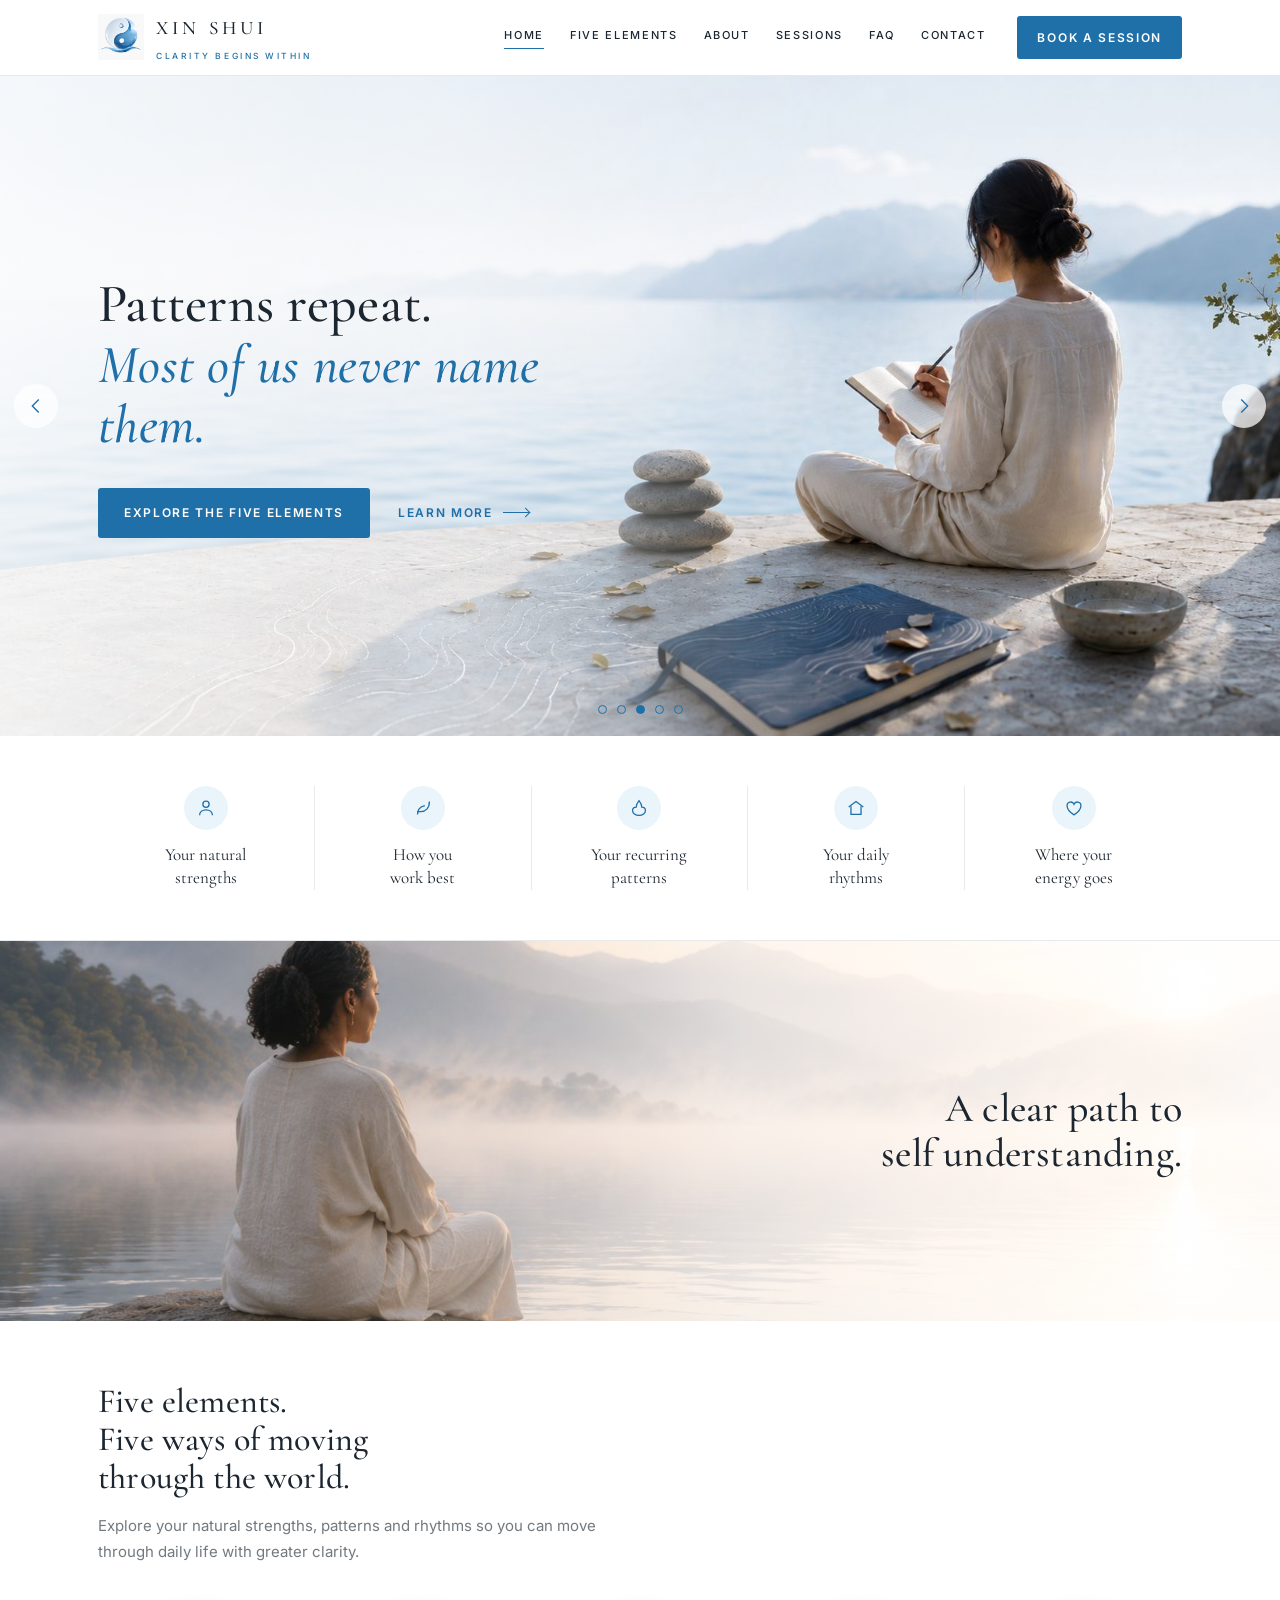
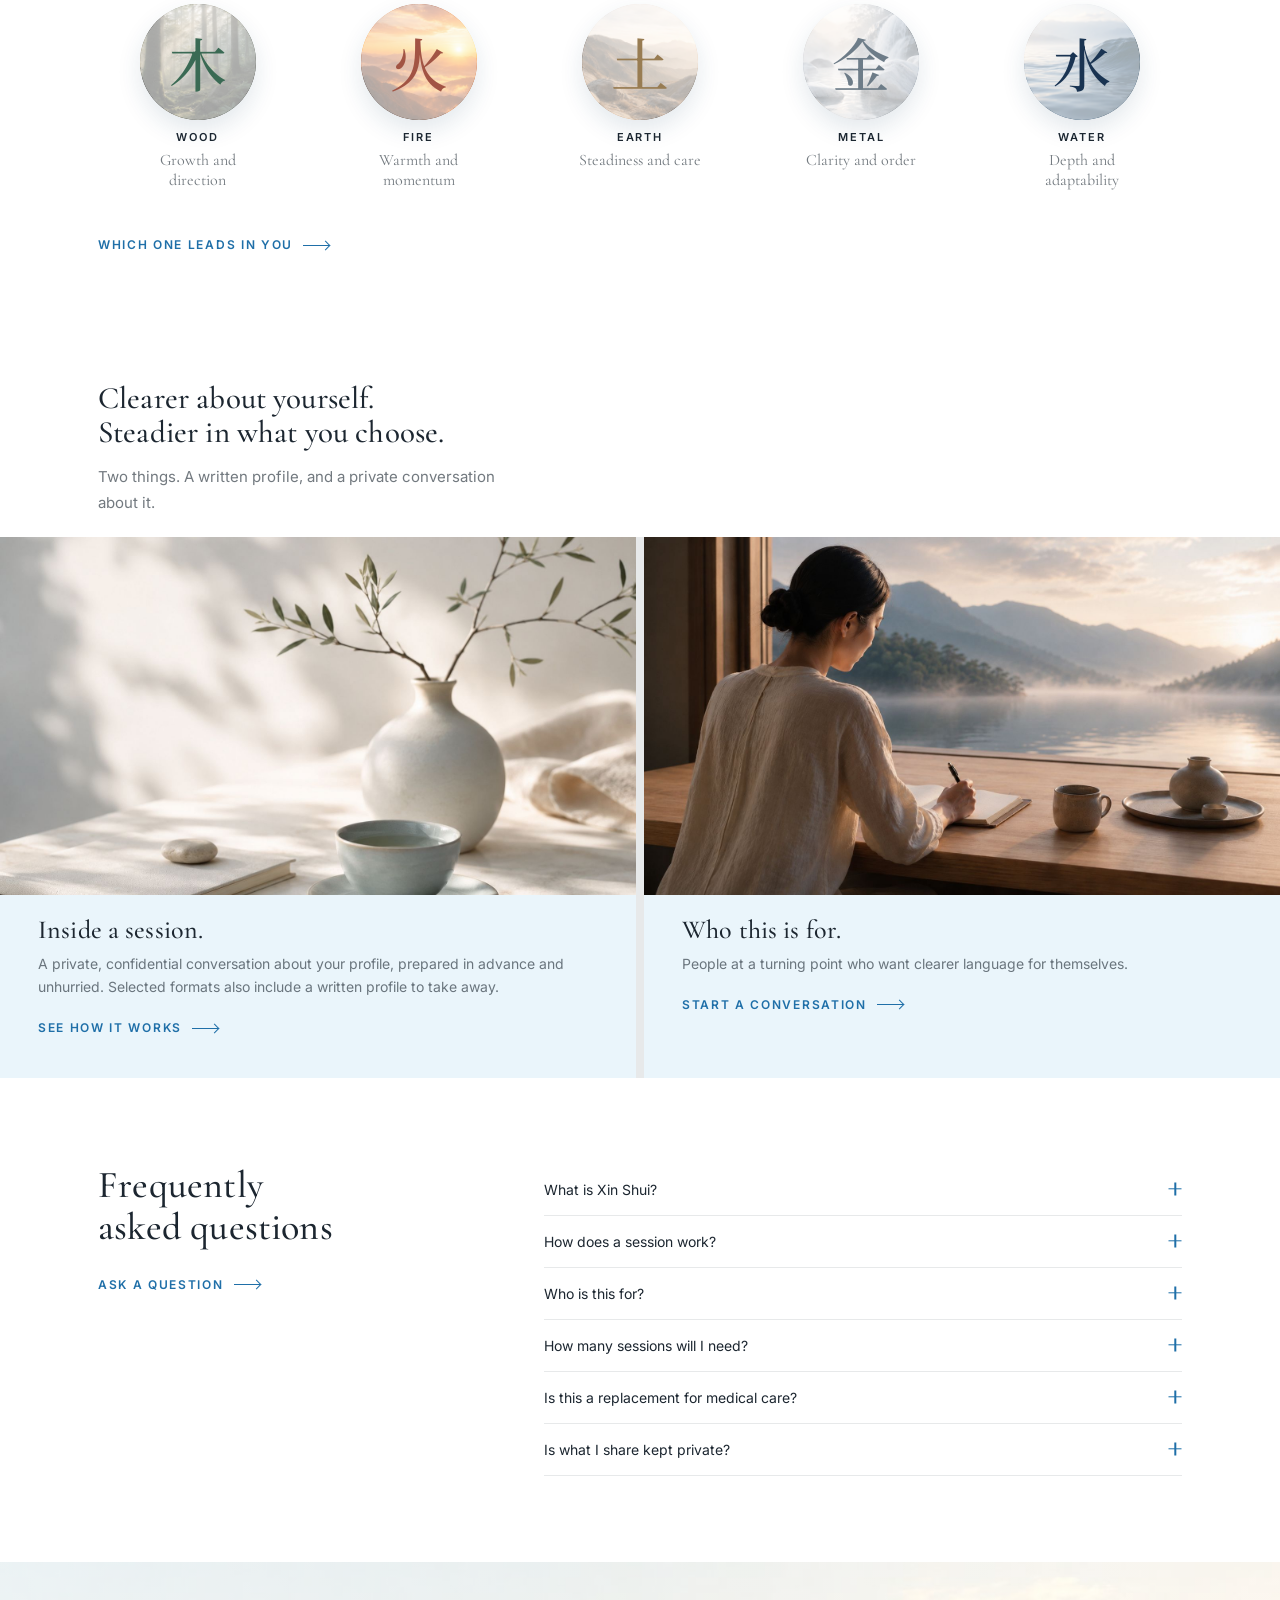
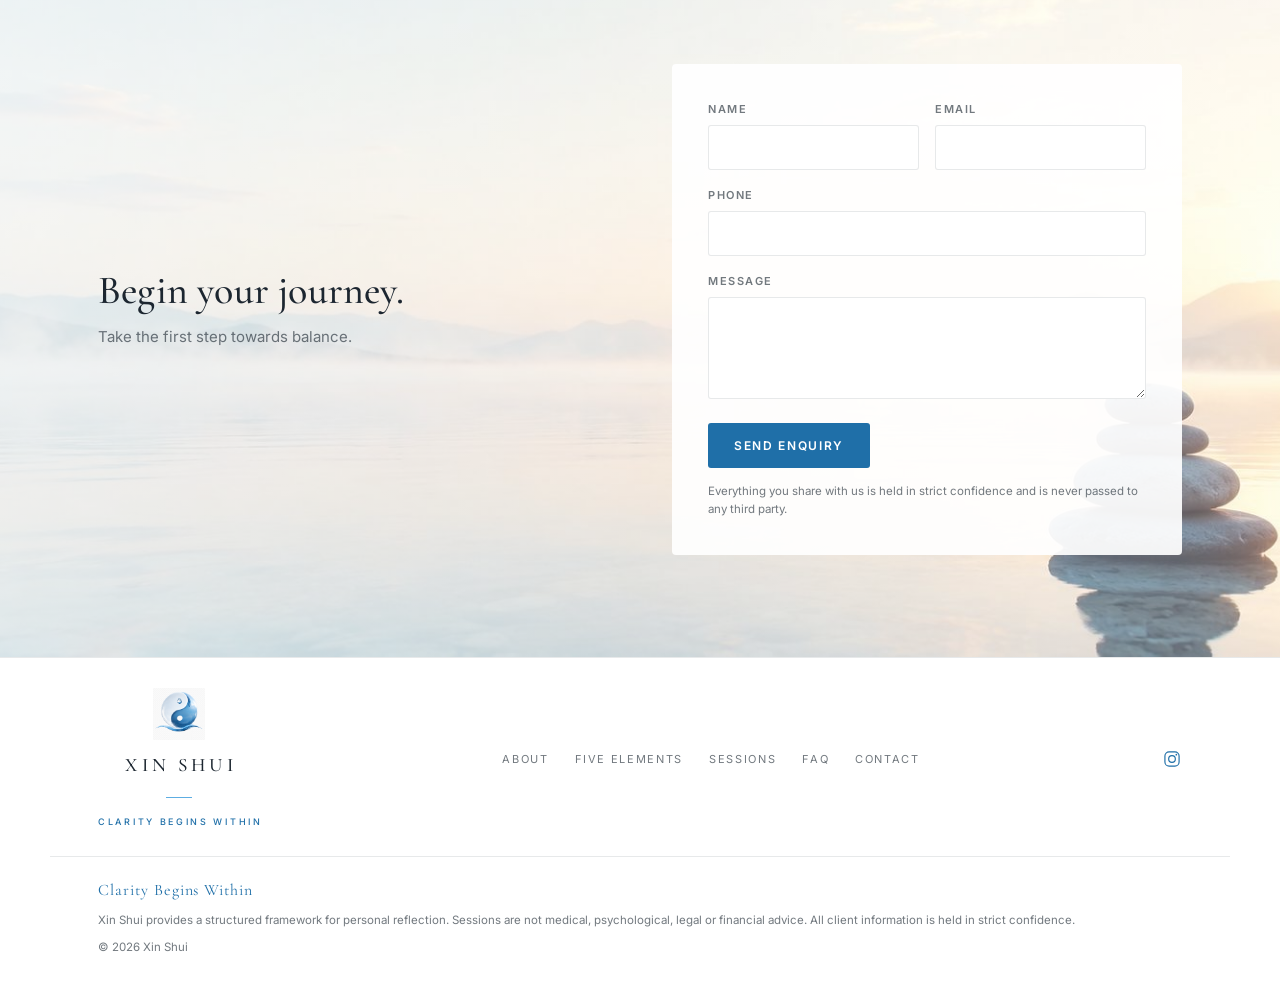
==== index.html @ d2dd00bf "Back to top button markup" ====
<!DOCTYPE html>
<html lang="en">
<head>
<meta charset="utf-8">
<meta name="viewport" content="width=device-width, initial-scale=1">
<title>Xin Shui | Clarity Begins Within</title>
<meta name="description" content="Xin Shui offers Five Elements and Four Pillars profiling as a structured framework for self reflection and personal clarity.">
<meta property="og:title" content="Xin Shui | Clarity Begins Within">
<meta property="og:description" content="A structured framework for self reflection and personal clarity.">
<meta property="og:type" content="website">
<link rel="preconnect" href="https://fonts.googleapis.com">
<link rel="preconnect" href="https://fonts.gstatic.com" crossorigin>
<link href="https://fonts.googleapis.com/css2?family=Cormorant+Garamond:ital,wght@0,400;0,500;0,600;1,400;1,500&family=Inter:wght@400;500;600&family=Noto+Serif+SC:wght@400;500&display=swap" rel="stylesheet">
<link rel="stylesheet" href="css/styles.css">
</head>
<body>

<a class="skip" href="#main">Skip to content</a>

<header class="nav" id="nav">
  <div class="wrap nav-in">
    <a class="brand" href="#top">
      <img src="logo.png" alt="" class="brand-mark">
      <span class="brand-text">
        <span class="brand-name">Xin&nbsp;Shui</span>
        <span class="brand-tag">Clarity Begins Within</span>
      </span>
    </a>

    <nav class="nav-links" aria-label="Primary">
      <a href="#top" class="is-active">Home</a>
      <a href="#practice">Five Elements</a>
      <a href="#about">About</a>
      <a href="#sessions">Sessions</a>
      <a href="#faq">FAQ</a>
      <a href="#contact">Contact</a>
    </nav>

    <a class="btn btn-solid nav-cta" href="#contact">Book a session</a>

    <button class="nav-toggle" aria-expanded="false" aria-controls="nav-mobile" aria-label="Open menu">
      <span></span><span></span><span></span>
    </button>
  </div>
  <nav class="nav-mobile" id="nav-mobile" aria-label="Primary mobile" hidden>
    <a href="#practice">Five Elements</a>
    <a href="#about">About</a>
    <a href="#sessions">Sessions</a>
    <a href="#faq">FAQ</a>
    <a href="#contact">Contact</a>
    <a class="btn btn-solid" href="#contact">Book a session</a>
  </nav>
</header>

<main id="main">

  <!-- ======================================================================
       HERO CAROUSEL
       Five slides. The first is .slide-sphere, wired to hero-sphere.jpg.
       The other four are .slide-1 to .slide-4, unchanged.
       All five headlines are final copy.
       .slide--right moves the copy to the right hand side of the frame.
       It is on .slide-1 only, because the figure in hero-1.jpg sits left.
       hero-sphere.jpg is 16:9 rather than the 2.18:1 of the other four, so
       it crops harder. Its position is tuned in override block v4, part 1.
       ====================================================================== -->
  <section class="hero" id="top" aria-label="Introduction" aria-roledescription="carousel">

    <div class="car-track">

      <article class="slide slide-sphere is-active" aria-hidden="false">
        <div class="wrap slide-in">
          <h1 class="slide-title">
            <span class="l1">You already know your patterns.</span>
            <span class="l2">You have never had the words for them.</span>
          </h1>
          <div class="slide-actions">
            <a class="btn btn-solid" href="#practice">Explore the five elements</a>
            <a class="btn btn-text" href="#about">Learn more <span class="arrow" aria-hidden="true"></span></a>
          </div>
        </div>
      </article>

      <article class="slide slide--right slide-1" aria-hidden="true">
        <div class="wrap slide-in">
          <h1 class="slide-title">
            <span class="l1">What if you're not lost,</span>
            <span class="l2">just out of rhythm?</span>
          </h1>
          <div class="slide-actions">
            <a class="btn btn-solid" href="#practice">Explore the five elements</a>
            <a class="btn btn-text" href="#about">Learn more <span class="arrow" aria-hidden="true"></span></a>
          </div>
        </div>
      </article>

      <article class="slide slide-2" aria-hidden="true">
        <div class="wrap slide-in">
          <h1 class="slide-title">
            <span class="l1">Patterns repeat.</span>
            <span class="l2">Most of us never name them.</span>
          </h1>
          <div class="slide-actions">
            <a class="btn btn-solid" href="#practice">Explore the five elements</a>
            <a class="btn btn-text" href="#about">Learn more <span class="arrow" aria-hidden="true"></span></a>
          </div>
        </div>
      </article>

      <article class="slide slide-3" aria-hidden="true">
        <div class="wrap slide-in">
          <h1 class="slide-title">
            <span class="l1">Do you really</span>
            <span class="l2">know yourself?</span>
          </h1>
          <div class="slide-actions">
            <a class="btn btn-solid" href="#practice">Explore the five elements</a>
            <a class="btn btn-text" href="#about">Learn more <span class="arrow" aria-hidden="true"></span></a>
          </div>
        </div>
      </article>

      <article class="slide slide-4" aria-hidden="true">
        <div class="wrap slide-in">
          <h1 class="slide-title">
            <span class="l1">Before your next decision,</span>
            <span class="l2">understand the person making it.</span>
          </h1>
          <div class="slide-actions">
            <a class="btn btn-solid" href="#practice">Explore the five elements</a>
            <a class="btn btn-text" href="#about">Learn more <span class="arrow" aria-hidden="true"></span></a>
          </div>
        </div>
      </article>

    </div>

    <button class="car-nav car-prev" aria-label="Previous slide">
      <svg viewBox="0 0 24 24" fill="none" stroke="currentColor" stroke-width="1.5" aria-hidden="true"><path d="M15 5l-7 7 7 7"/></svg>
    </button>
    <button class="car-nav car-next" aria-label="Next slide">
      <svg viewBox="0 0 24 24" fill="none" stroke="currentColor" stroke-width="1.5" aria-hidden="true"><path d="M9 5l7 7-7 7"/></svg>
    </button>

    <div class="car-dots" role="tablist" aria-label="Choose slide">
      <button role="tab" aria-selected="true"  aria-label="Slide 1"></button>
      <button role="tab" aria-selected="false" aria-label="Slide 2"></button>
      <button role="tab" aria-selected="false" aria-label="Slide 3"></button>
      <button role="tab" aria-selected="false" aria-label="Slide 4"></button>
      <button role="tab" aria-selected="false" aria-label="Slide 5"></button>
    </div>

  </section>

  <!-- PILLAR STRIP
       Labels describe what the profile covers. They do not describe a
       result. Any replacement label must follow the same rule. -->
  <section class="strip" aria-label="What the profile covers">
    <div class="wrap strip-in">
      <div class="strip-item">
        <span class="strip-icon">
          <svg viewBox="0 0 24 24" fill="none" stroke="currentColor" stroke-width="1.4"><circle cx="12" cy="8" r="3.4"/><path d="M5 20c0-3.6 3.1-6 7-6s7 2.4 7 6"/></svg>
        </span>
        <p>Your natural<br>strengths</p>
      </div>
      <div class="strip-item">
        <span class="strip-icon">
          <svg viewBox="0 0 24 24" fill="none" stroke="currentColor" stroke-width="1.4"><path d="M19 5c0 7.2-4.2 11-9.5 11H6"/><path d="M6 19c0-5 3.4-8.6 8-9.6"/></svg>
        </span>
        <p>How you<br>work best</p>
      </div>
      <div class="strip-item">
        <span class="strip-icon">
          <svg viewBox="0 0 24 24" fill="none" stroke="currentColor" stroke-width="1.4"><path d="M12 20c-4 0-7-2.4-7-5.4C5 12 7 11 9 11c0-3 1.4-5 3-7 1.6 2 3 4 3 7 2 0 4 1 4 3.6 0 3-3 5.4-7 5.4z"/></svg>
        </span>
        <p>Your recurring<br>patterns</p>
      </div>
      <div class="strip-item">
        <span class="strip-icon">
          <svg viewBox="0 0 24 24" fill="none" stroke="currentColor" stroke-width="1.4"><path d="M4 11l8-6 8 6"/><path d="M6.5 10v9h11v-9"/></svg>
        </span>
        <p>Your daily<br>rhythms</p>
      </div>
      <div class="strip-item">
        <span class="strip-icon">
          <svg viewBox="0 0 24 24" fill="none" stroke="currentColor" stroke-width="1.4"><path d="M12 19.5S4.5 15 4.5 9.9A3.9 3.9 0 0 1 12 8a3.9 3.9 0 0 1 7.5 1.9c0 5.1-7.5 9.6-7.5 9.6z"/></svg>
        </span>
        <p>Where your<br>energy goes</p>
      </div>
    </div>
  </section>

  <!-- CLEAR PATH
       Image with the heading overlaid. The blue copy panel was removed.
       The paragraph moved into Five Elements and the redundant Learn more
       link was dropped. Note there is deliberately no role="img" here:
       role="img" hides everything inside the element from screen readers,
       which would hide the heading. -->
  <section class="split">
    <div class="split-media">
      <div class="wrap split-overlay">
        <h2>A clear path to<br>self understanding.</h2>
      </div>
    </div>
  </section>

  <!-- FIVE ELEMENTS
       Carries id="about" since the split section no longer holds copy. -->
  <section class="elements" id="practice" aria-label="The Five Elements">
    <div class="wrap el-head" id="about">
      <h2>Five elements.<br>Five ways of moving through the world.</h2>
      <p class="el-intro">Explore your natural strengths, patterns and rhythms so you can move through daily life with greater clarity.</p>
    </div>
    <div class="wrap el-in">
      <a class="el" href="#contact">
        <span class="el-disc el-wood"></span>
        <span class="el-name">Wood</span>
        <span class="el-desc">Growth and direction</span>
      </a>
      <a class="el" href="#contact">
        <span class="el-disc el-fire"></span>
        <span class="el-name">Fire</span>
        <span class="el-desc">Warmth and momentum</span>
      </a>
      <a class="el" href="#contact">
        <span class="el-disc el-earth"></span>
        <span class="el-name">Earth</span>
        <span class="el-desc">Steadiness and care</span>
      </a>
      <a class="el" href="#contact">
        <span class="el-disc el-metal"></span>
        <span class="el-name">Metal</span>
        <span class="el-desc">Clarity and order</span>
      </a>
      <a class="el" href="#contact">
        <span class="el-disc el-water"></span>
        <span class="el-name">Water</span>
        <span class="el-desc">Depth and adaptability</span>
      </a>
    </div>
    <div class="wrap el-foot">
      <a class="btn btn-text" href="#contact">Which one leads in you <span class="arrow" aria-hidden="true"></span></a>
    </div>
  </section>

  <!-- SESSIONS
       No duration figure appears anywhere in this section or in the FAQ.
       Naming the shortest consultation first anchors the enquiry on it.
       Length is settled at the enquiry stage instead. -->
  <section class="duo-sec" id="sessions">
    <div class="wrap duo-head">
      <h2>Clearer about yourself.<br>Steadier in what you choose.</h2>
      <p class="duo-intro">Two things. A written profile, and a private conversation about it.</p>
    </div>
    <div class="duo">
      <article class="duo-card">
        <div class="duo-media duo-media-1" role="img" aria-label="A quiet room in afternoon light"></div>
        <div class="duo-body">
          <h3>Inside a session.</h3>
         <p>A private, confidential conversation about your profile, prepared in advance and unhurried. Selected formats also include a written profile to take away.</p>
          <a class="btn btn-text" href="#faq">See how it works <span class="arrow" aria-hidden="true"></span></a>
        </div>
      </article>
      <article class="duo-card">
        <div class="duo-media duo-media-2" role="img" aria-label="A person in reflection by still water"></div>
        <div class="duo-body">
          <h3>Who this is for.</h3>
          <p>People at a turning point who want clearer language for themselves.</p>
          <a class="btn btn-text" href="#contact">Start a conversation <span class="arrow" aria-hidden="true"></span></a>
        </div>
      </article>
    </div>
  </section>

  <!-- FAQ -->
  <section class="faq" id="faq">
    <div class="wrap faq-in">
      <div class="faq-head">
        <h2>Frequently<br>asked questions</h2>
        <a class="btn btn-text" href="#contact">Ask a question <span class="arrow" aria-hidden="true"></span></a>
      </div>
      <div class="faq-list">

        <div class="faq-item">
          <button class="faq-q" aria-expanded="false">
            <span>What is Xin Shui?</span><span class="faq-sign" aria-hidden="true"></span>
          </button>
          <div class="faq-a"><p>Xin Shui is a reflective practice built on the Five Elements and the Four Pillars, two frameworks from the classical Chinese tradition. We use them as a structured way to describe your natural tendencies, so you have clearer language for how you work, rest and relate to others.</p></div>
        </div>

        <div class="faq-item">
          <button class="faq-q" aria-expanded="false">
            <span>How does a session work?</span><span class="faq-sign" aria-hidden="true"></span>
          </button>
         <div class="faq-a"><p>You share your date, time and place of birth before we meet. Your practitioner prepares your profile, then walks you through it in a private conversation, and you leave with a short set of practices to try. Several formats are available. Selected formats also include a written profile to keep, and we will help you choose the one that suits you when you enquire.</p></div>
        </div>

        <div class="faq-item">
          <button class="faq-q" aria-expanded="false">
            <span>Who is this for?</span><span class="faq-sign" aria-hidden="true"></span>
          </button>
          <div class="faq-a"><p>People at a point of transition or reassessment who want a clearer, more structured way to think about themselves. No prior knowledge of the tradition is needed.</p></div>
        </div>

        <div class="faq-item">
          <button class="faq-q" aria-expanded="false">
            <span>How many sessions will I need?</span><span class="faq-sign" aria-hidden="true"></span>
          </button>
          <div class="faq-a"><p>Most people begin with one. Your profile does not change, so a single session gives you the full framework. Some choose to return later to work through a particular area in more depth.</p></div>
        </div>

        <div class="faq-item">
          <button class="faq-q" aria-expanded="false">
            <span>Is this a replacement for medical care?</span><span class="faq-sign" aria-hidden="true"></span>
          </button>
          <div class="faq-a"><p>No. Xin Shui is a reflective practice and nothing more. It is not medical, psychological, legal or financial advice, and it is not a substitute for care from a qualified professional. If you are unwell, please speak to a doctor.</p></div>
</div>

        <div class="faq-item">
          <button class="faq-q" aria-expanded="false">
            <span>Is what I share kept private?</span><span class="faq-sign" aria-hidden="true"></span>
          </button>
          <div class="faq-a"><p>Yes. Your birth information and everything discussed in a session are held in strict confidence and are never shared with any third party. Your profile is prepared for you alone.</p></div>
        </div>

      </div>
    </div>
  </section>

  <!-- CTA AND ENQUIRY FORM -->
  <section class="cta" id="contact">
    <div class="wrap cta-in">
      <div class="cta-copy">
        <h2>Begin your journey.</h2>
        <p>Take the first step towards balance.</p>
      </div>

      <!-- ==================================================================
           NETLIFY FORM
           Submissions appear in the Netlify dashboard under Forms.
           Set the notification address in Site configuration, Notifications.
           Nothing here needs an email address.
           ================================================================== -->
<form class="enq" name="enquiry" method="POST" action="/enquiry.php">
        <p class="hp"><label>Do not fill this in <input name="company" tabindex="-1" autocomplete="off"></label></p>

        <div class="enq-row">
          <label class="field">
            <span>Name</span>
            <input type="text" name="name" required autocomplete="name">
          </label>
          <label class="field">
            <span>Email</span>
            <input type="email" name="email" required autocomplete="email">
          </label>
        </div>

        <label class="field">
          <span>Phone</span>
          <input type="tel" name="phone" autocomplete="tel" inputmode="tel">
        </label>

        <label class="field">
          <span>Message</span>
          <textarea name="message" rows="4"></textarea>
        </label>

        <button type="submit" class="btn btn-solid">Send enquiry</button>
        <p class="enq-note">Everything you share with us is held in strict confidence and is never passed to any third party.</p>
      </form>
    </div>
  </section>

</main>

<footer class="foot">
  <div class="wrap foot-in">
    <a class="brand" href="#top">
      <img src="logo.png" alt="" class="brand-mark">
      <span class="brand-name">Xin&nbsp;Shui</span>
      <span class="brand-rule" aria-hidden="true"></span>
      <span class="brand-tag">Clarity Begins Within</span>
    </a>
    <nav class="foot-links" aria-label="Footer">
      <a href="#about">About</a>
      <a href="#practice">Five Elements</a>
      <a href="#sessions">Sessions</a>
      <a href="#faq">FAQ</a>
      <a href="#contact">Contact</a>
    </nav>
    <div class="foot-social">
      <a href="https://instagram.com/clarity_xinshui" aria-label="Instagram" rel="noopener" target="_blank">
        <svg viewBox="0 0 24 24" fill="none" stroke="currentColor" stroke-width="1.4"><rect x="3.5" y="3.5" width="17" height="17" rx="5"/><circle cx="12" cy="12" r="4"/><circle cx="17.2" cy="6.8" r="1" fill="currentColor" stroke="none"/></svg>
      </a>
    </div>
  </div>
  <div class="wrap foot-legal">
    <p class="tagline">Clarity Begins Within</p>
   <p class="fineprint">Xin Shui provides a structured framework for personal reflection. Sessions are not medical, psychological, legal or financial advice. All client information is held in strict confidence.</p>
    <p class="copy">&copy; <span id="year">2026</span> Xin Shui</p>
  </div>
</footer>

<button class="totop" id="totop" aria-label="Back to top" hidden>
  <svg viewBox="0 0 24 24" fill="none" stroke="currentColor" stroke-width="1.6" aria-hidden="true"><path d="M12 19V6"/><path d="M6 12l6-6 6 6"/></svg>
</button>
  <script src="js/main.js"></script>
</body>
</html>
---- css/styles.css ----
/* ==========================================================================
   Xin Shui
   Palette and type are locked brand assets. Do not substitute.
   All photography lives in assets/img and is wired in below.
   ========================================================================== */

:root{
  --deep:#1F6FA8;
  --mid:#5DADE2;
  --pale:#EAF5FB;
  --ink:#1C2630;
  --ink-60:rgba(28,38,48,.62);
  --line:rgba(28,38,48,.10);
  --white:#fff;

  --wood:#3A6A54;
  --fire:#A25444;
  --earth:#987C52;
  --metal:#6D7C88;
  --water:#1A3452;

  --display:"Cormorant Garamond",Georgia,serif;
  --body:"Inter",system-ui,-apple-system,"Segoe UI",sans-serif;
  --cjk:"Noto Serif SC",serif;

  --wrap:1180px;
  --pad:clamp(20px,5vw,48px);
  --nav-h:76px;
}

*,*::before,*::after{box-sizing:border-box}
html{scroll-behavior:smooth;-webkit-text-size-adjust:100%}
body{
  margin:0;background:var(--white);color:var(--ink);
  font-family:var(--body);font-size:16px;line-height:1.65;
  -webkit-font-smoothing:antialiased;
}
img{max-width:100%;display:block}
a{color:inherit;text-decoration:none}
h1,h2,h3{font-family:var(--display);font-weight:500;line-height:1.12;margin:0;letter-spacing:.005em}
p{margin:0}
svg{width:100%;height:100%}

.wrap{width:100%;max-width:var(--wrap);margin:0 auto;padding-inline:var(--pad)}

.skip{
  position:absolute;left:-9999px;top:0;z-index:200;
  background:var(--deep);color:#fff;padding:12px 18px;border-radius:0 0 6px 0;
}
.skip:focus{left:0}

:focus-visible{outline:2px solid var(--deep);outline-offset:3px;border-radius:2px}

/* ---------- Buttons ---------- */
.btn{
  display:inline-flex;align-items:center;gap:10px;
  font-family:var(--body);font-size:12px;font-weight:600;
  letter-spacing:.14em;text-transform:uppercase;
  border:0;cursor:pointer;
}
.btn-solid{
  background:var(--deep);color:#fff;padding:15px 26px;border-radius:3px;
  transition:background .25s ease,transform .25s ease;
}
.btn-solid:hover{background:#18598a;transform:translateY(-1px)}
.btn-text{color:var(--deep);background:none}
.arrow{
  display:inline-block;width:26px;height:1px;background:currentColor;position:relative;
  transition:width .25s ease;
}
.arrow::after{
  content:"";position:absolute;right:0;top:-3px;width:7px;height:7px;
  border-top:1px solid currentColor;border-right:1px solid currentColor;transform:rotate(45deg);
}
.btn-text:hover .arrow{width:38px}

/* ---------- Nav ----------
   Solid white at all times so the header reads as a separate band above the
   banner. The .is-stuck class still applies on scroll and only deepens the
   shadow. */
.nav{
  position:fixed;inset:0 0 auto 0;z-index:100;height:var(--nav-h);
  display:flex;align-items:center;
  background:var(--white);
  border-bottom:1px solid var(--line);
  transition:box-shadow .3s ease;
}
.nav.is-stuck{box-shadow:0 2px 14px rgba(23,64,102,.08)}
.nav-in{display:flex;align-items:center;gap:24px}

.brand{display:flex;align-items:center;gap:11px;flex:0 0 auto}
.brand-mark{width:38px;height:38px;object-fit:contain}
.brand-name{
  font-family:var(--display);font-size:19px;font-weight:500;
  letter-spacing:.22em;text-transform:uppercase;
}

.nav-links{display:flex;gap:26px;margin-left:auto}
.nav-links a{
  font-size:11px;font-weight:500;letter-spacing:.15em;text-transform:uppercase;
  padding-bottom:4px;border-bottom:1px solid transparent;transition:border-color .2s ease;
}
.nav-links a:hover,.nav-links a.is-active{border-color:var(--deep)}
.nav-cta{margin-left:8px;padding:12px 20px}

.nav-toggle{
  display:none;margin-left:auto;background:none;border:0;padding:8px;cursor:pointer;
}
.nav-toggle span{display:block;width:22px;height:1.5px;background:var(--ink);margin:5px 0}

.nav-mobile{
  position:fixed;top:var(--nav-h);left:0;right:0;z-index:99;
  background:#fff;border-bottom:1px solid var(--line);
  padding:8px var(--pad) 26px;
  display:flex;flex-direction:column;gap:2px;
}
/* FIX: the hidden attribute now wins. This was the desktop menu bug. */
.nav-mobile[hidden]{display:none}
.nav-mobile a{padding:13px 0;font-size:12px;letter-spacing:.14em;text-transform:uppercase;border-bottom:1px solid var(--line)}
.nav-mobile .btn-solid{margin-top:16px;justify-content:center;border-bottom:0}

/* ==========================================================================
   HERO CAROUSEL
   Sits below the white header, not underneath it.
   ========================================================================== */
.hero{
  position:relative;margin-top:var(--nav-h);
  height:min(78vh,660px);min-height:460px;
  overflow:hidden;background:#cfe4f4;
}
.car-track{position:absolute;inset:0}

.slide{
  position:absolute;inset:0;
  display:flex;align-items:center;
  opacity:0;visibility:hidden;
  transition:opacity .9s ease,visibility .9s ease;
  background-position:center;background-size:cover;background-repeat:no-repeat;
}
.slide.is-active{opacity:1;visibility:visible}

/* Hero images. Supplied at 1852x849, converted to progressive JPEG.
   Replacements should keep the same 2.18 ratio and stay under 400KB. */
.slide-1{background-image:url("../assets/img/hero-1.jpg")}
.slide-2{background-image:url("../assets/img/hero-2.jpg")}
.slide-3{background-image:url("../assets/img/hero-3.jpg")}
.slide-4{background-image:url("../assets/img/hero-4.jpg")}

/* Scrim. Keeps the headline legible over any photograph you supply,
   including a dark one. Do not remove. */
.slide::before{
  content:"";position:absolute;inset:0;
  background:linear-gradient(90deg,rgba(255,255,255,.86) 0%,rgba(255,255,255,.60) 36%,rgba(255,255,255,0) 66%);
  pointer-events:none;
}
/* Right hand variant. Used where the subject of the photograph sits left. */
.slide--right::before{
  background:linear-gradient(270deg,rgba(255,255,255,.86) 0%,rgba(255,255,255,.60) 36%,rgba(255,255,255,0) 66%);
}
.slide--right .slide-in{display:flex;flex-direction:column;align-items:flex-end;text-align:right}
.slide--right .slide-actions{justify-content:flex-end}

.slide-in{position:relative;z-index:2;max-width:var(--wrap)}
.slide-title{font-size:clamp(34px,4.6vw,54px);max-width:20ch}
.slide-title .l1,.slide-title .l2{display:block}
.slide-title .l2{color:var(--deep);font-style:italic}
.slide-sub{margin-top:18px;font-size:15px;color:var(--ink-60);max-width:38ch}
.slide-actions{display:flex;align-items:center;gap:28px;margin-top:32px;flex-wrap:wrap}

/* Carousel controls */
.car-nav{
  position:absolute;top:50%;transform:translateY(-50%);z-index:5;
  width:44px;height:44px;padding:11px;border:0;border-radius:50%;cursor:pointer;
  background:rgba(255,255,255,.72);color:var(--deep);
  transition:background .2s ease;
}
.car-nav:hover{background:#fff}
.car-prev{left:14px}
.car-next{right:14px}

.car-dots{
  position:absolute;left:0;right:0;bottom:22px;z-index:5;
  display:flex;justify-content:center;gap:10px;
}
.car-dots button{
  width:9px;height:9px;padding:0;border:1px solid var(--deep);border-radius:50%;
  background:transparent;cursor:pointer;transition:background .2s ease;
}
.car-dots button[aria-selected="true"]{background:var(--deep)}

/* ---------- Strip ---------- */
.strip{background:#fff;border-bottom:1px solid var(--line)}
.strip-in{
  display:grid;grid-template-columns:repeat(5,1fr);
  padding-block:clamp(34px,5vw,50px);
}
.strip-item{
  display:flex;flex-direction:column;align-items:center;gap:14px;text-align:center;
  padding-inline:12px;border-right:1px solid var(--line);
}
.strip-item:last-child{border-right:0}
.strip-icon{
  width:44px;height:44px;border-radius:50%;background:var(--pale);color:var(--deep);
  display:grid;place-items:center;padding:11px;
}
.strip-item p{font-family:var(--display);font-size:17px;line-height:1.35}

/* ---------- Split ---------- */
.split{display:grid;grid-template-columns:1fr 1fr;min-height:min(58vh,470px)}
.split-media{
  background:url("../assets/img/split.jpg") center/cover no-repeat;
}
.split-copy{background:var(--pale);display:flex;align-items:center}
.split-copy-in{padding:clamp(38px,6vw,74px);max-width:490px}
.split-copy h2{font-size:clamp(28px,3.4vw,40px)}
.split-copy p{margin-top:18px;color:var(--ink-60);font-size:15px}
.split-copy .btn-text{margin-top:26px}

/* ---------- Elements ----------
   Photographic discs, 500x500 square crops. */
.elements{background:#fff}
.el-in{
  display:grid;grid-template-columns:repeat(5,1fr);gap:20px;
  padding-block:clamp(40px,5.5vw,62px);
}
.el{display:flex;flex-direction:column;align-items:center;gap:16px}
.el-disc{
  width:clamp(84px,10vw,116px);aspect-ratio:1;border-radius:50%;
  transition:transform .35s ease,box-shadow .35s ease;
  box-shadow:0 10px 24px rgba(23,64,102,.12);
}
.el:hover .el-disc{transform:translateY(-5px);box-shadow:0 16px 30px rgba(23,64,102,.20)}
.el-disc{background-position:center;background-size:cover;background-repeat:no-repeat}
.el-wood{background-image:url("../assets/img/el-wood.jpg")}
.el-fire{background-image:url("../assets/img/el-fire.jpg")}
.el-earth{background-image:url("../assets/img/el-earth.jpg")}
.el-metal{background-image:url("../assets/img/el-metal.jpg")}
.el-water{background-image:url("../assets/img/el-water.jpg")}
.el-name{
  font-size:11px;font-weight:600;letter-spacing:.18em;text-transform:uppercase;color:var(--ink);
}

/* ---------- Duo ---------- */
.duo{display:grid;grid-template-columns:1fr 1fr;gap:2px;background:var(--line)}
.duo-card{background:var(--pale);display:flex;flex-direction:column}
.duo-media{aspect-ratio:16/9;background-position:center;background-size:cover}
.duo-media-1{background-image:url("../assets/img/duo-1.jpg")}
.duo-media-2{background-image:url("../assets/img/duo-2.jpg")}
.duo-body{padding:clamp(24px,3.4vw,38px)}
.duo-body h3{font-size:clamp(21px,2.4vw,26px)}
.duo-body p{margin-top:8px;color:var(--ink-60);font-size:14px}
.duo-body .btn-text{margin-top:20px}

/* ---------- FAQ ---------- */
.faq{background:#fff;padding-block:clamp(54px,7vw,86px)}
.faq-in{display:grid;grid-template-columns:.9fr 1.5fr;gap:clamp(28px,5vw,64px);align-items:start}
.faq-head h2{font-size:clamp(28px,3.4vw,38px)}
.faq-head .btn-text{margin-top:26px}
.faq-item{border-bottom:1px solid var(--line)}
.faq-q{
  width:100%;background:none;border:0;cursor:pointer;
  display:flex;justify-content:space-between;align-items:center;gap:20px;
  padding:17px 0;text-align:left;
  font-family:var(--body);font-size:14px;color:var(--ink);
}
.faq-q:hover{color:var(--deep)}
.faq-sign{position:relative;width:13px;height:13px;flex:0 0 auto}
.faq-sign::before,.faq-sign::after{
  content:"";position:absolute;background:var(--deep);
  left:50%;top:50%;transform:translate(-50%,-50%);
}
.faq-sign::before{width:13px;height:1.4px}
.faq-sign::after{width:1.4px;height:13px;transition:transform .25s ease}
.faq-q[aria-expanded="true"] .faq-sign::after{transform:translate(-50%,-50%) scaleY(0)}
.faq-a{display:grid;grid-template-rows:0fr;transition:grid-template-rows .3s ease}
.faq-a > p{overflow:hidden;font-size:14px;color:var(--ink-60)}
.faq-item.is-open .faq-a{grid-template-rows:1fr}
.faq-item.is-open .faq-a > p{padding-bottom:20px}

/* ---------- CTA and enquiry form ---------- */
.cta{
  position:relative;padding-block:clamp(60px,8vw,104px);
  background:url("../assets/img/cta.jpg") center/cover no-repeat;
}
/* Softens the photograph behind the copy and the form. */
.cta::before{
  content:"";position:absolute;inset:0;
  background:linear-gradient(90deg,rgba(255,255,255,.72) 0%,rgba(255,255,255,.42) 50%,rgba(255,255,255,.30) 100%);
  pointer-events:none;
}
.cta-in{
  position:relative;z-index:2;
  display:grid;grid-template-columns:1fr 1fr;gap:clamp(28px,5vw,64px);align-items:center;
}
.cta h2{font-size:clamp(28px,3.6vw,40px)}
.cta-copy p{margin-top:12px;color:var(--ink-60);font-size:15px}

.enq{background:rgba(255,255,255,.92);padding:clamp(24px,3.4vw,36px);border-radius:4px}
.enq-row{display:grid;grid-template-columns:1fr 1fr;gap:16px}
.field{display:block;margin-bottom:16px}
.field span{
  display:block;font-size:11px;font-weight:600;letter-spacing:.14em;
  text-transform:uppercase;color:var(--ink-60);margin-bottom:7px;
}
.field input,.field textarea{
  width:100%;font-family:var(--body);font-size:15px;color:var(--ink);
  padding:12px 14px;border:1px solid var(--line);border-radius:3px;background:#fff;
}
.field textarea{resize:vertical}
.field input:focus,.field textarea:focus{outline:2px solid var(--deep);outline-offset:1px}
.enq-note{margin-top:14px;font-size:11.5px;color:var(--ink-60);line-height:1.6}
.hp{position:absolute;left:-9999px}

/* ---------- Footer ---------- */
.foot{background:#fff;border-top:1px solid var(--line);padding-block:30px 26px}
.foot-in{display:flex;align-items:center;gap:24px;flex-wrap:wrap}
.foot-links{display:flex;gap:26px;margin-inline:auto;flex-wrap:wrap}
.foot-links a{font-size:11px;letter-spacing:.15em;text-transform:uppercase;color:var(--ink-60)}
.foot-links a:hover{color:var(--deep)}
.foot-social{display:flex;gap:16px;color:var(--deep)}
.foot-social a{width:20px;height:20px}
.foot-legal{margin-top:26px;padding-top:20px;border-top:1px solid var(--line)}
.tagline{font-family:var(--display);font-size:16px;letter-spacing:.06em;color:var(--deep)}
.fineprint,.copy{margin-top:8px;font-size:11.5px;color:var(--ink-60);line-height:1.6}

/* ---------- Responsive ---------- */
@media (max-width:960px){
  .nav-links,.nav-cta{display:none}
  .nav-toggle{display:block}
  .hero{height:auto;min-height:0}
  .car-track{position:relative;inset:auto}
  .slide{position:absolute;inset:0}
  .slide.is-active{position:relative;inset:auto}
  .slide-in{padding-block:clamp(56px,12vw,88px)}
  .slide::before{background:linear-gradient(180deg,rgba(255,255,255,.88) 0%,rgba(255,255,255,.66) 60%,rgba(255,255,255,.4) 100%)}
  .car-nav{display:none}
  .strip-in{grid-template-columns:repeat(3,1fr);gap:26px 0}
  .strip-item:nth-child(3n){border-right:0}
  .split{grid-template-columns:1fr}
  .split-media{min-height:280px}
  .el-in{grid-template-columns:repeat(3,1fr);gap:28px 16px}
  .duo{grid-template-columns:1fr}
  .faq-in{grid-template-columns:1fr}
  .cta-in{grid-template-columns:1fr}
}
@media (max-width:560px){
  .strip-in{grid-template-columns:repeat(2,1fr)}
  .strip-item{border-right:0}
  .el-in{grid-template-columns:repeat(2,1fr)}
  .enq-row{grid-template-columns:1fr}
  .foot-in{flex-direction:column;align-items:flex-start}
  .foot-links{margin-inline:0}
}

@media (prefers-reduced-motion:reduce){
  *{animation:none!important;transition:none!important}
  html{scroll-behavior:auto}
}
/* ==========================================================================
   XIN SHUI - OVERRIDE BLOCK v2
   Replaces v1 entirely. If v1 is already in css/styles.css, delete it first
   and paste this in its place. Do not run both.

   Append to the END of css/styles.css. Nothing above that point is modified.
   Longhand properties only, except the two duo image swaps which are
   deliberate and are marked.

   Contents:
     1. Element discs, veiled photograph with character overlay
     2. Element heading, descriptors and closing link
     3. Sessions section heading, and duo image swap
     4. Logo lockup with tagline
     5. Pillar strip, horizontal scroll on mobile
     6. Five elements, single row on mobile
     7. Vertical spacing compression on mobile
     8. CTA background crop
     9. Footer compression
   ========================================================================== */


/* ==========================================================================
   1. ELEMENT DISCS
   TUNE: --el-veil is the white veil strength. Higher is paler and pushes
   the character forward. 0.62 is confirmed good on device.
   ========================================================================== */
:root{ --el-veil:.62; }

.el-disc{
  position:relative;
  display:grid;
  place-items:center;
  overflow:hidden;
}
.el-disc::before{
  content:"";
  position:absolute;
  inset:0;
  background-color:rgba(255,255,255,var(--el-veil));
  border-radius:50%;
  transition:background-color .35s ease;
}
.el-disc::after{
  position:relative;
  z-index:1;
  font-family:var(--cjk);
  font-weight:500;
  font-size:clamp(42px,5.2vw,58px);
  line-height:1;
  letter-spacing:0;
  transition:transform .35s ease;
}
.el:hover .el-disc::before{ background-color:rgba(255,255,255,calc(var(--el-veil) - .10)); }
.el:hover .el-disc::after{ transform:scale(1.04); }

.el-wood::after { content:"\6728"; color:var(--wood);  }
.el-fire::after { content:"\706B"; color:var(--fire);  }
.el-earth::after{ content:"\571F"; color:var(--earth); }
.el-metal::after{ content:"\91D1"; color:var(--metal); }
.el-water::after{ content:"\6C34"; color:var(--water); }


/* ==========================================================================
   2. ELEMENT SECTION HEADING, DESCRIPTORS AND CLOSING LINK
   ========================================================================== */
.el-head{padding-top:clamp(40px,5.5vw,62px)}
.el-head h2{font-size:clamp(24px,3vw,34px);max-width:22ch}
.elements .el-in{padding-block:clamp(26px,3.4vw,40px)}
.el-foot{padding-bottom:clamp(40px,5.5vw,62px)}

.el-desc{
  font-family:var(--display);
  font-size:clamp(13px,1.4vw,16px);
  line-height:1.25;
  color:var(--ink-60);
  text-align:center;
  max-width:16ch;
}
.el{gap:12px}
.el .el-name{margin-bottom:-4px}


/* ==========================================================================
   3. SESSIONS SECTION
   The two photographs are swapped. The still life now carries "Inside a
   session" and the figure carries "Who tends to come". If your filenames
   differ from the ones below, correct the two url values only.
   ========================================================================== */
.duo-sec{background:#fff}
.duo-head{padding-block:clamp(40px,5.5vw,62px) clamp(20px,2.6vw,30px)}
.duo-head h2{font-size:clamp(24px,3vw,34px)}

.duo-media-1{background-image:url("../assets/img/duo-2.jpg")}
.duo-media-2{background-image:url("../assets/img/duo-1.jpg")}


/* ==========================================================================
   4. LOGO LOCKUP WITH TAGLINE
   ========================================================================== */
.brand-text{display:flex;flex-direction:column;justify-content:center}
.brand-tag{
  font-family:var(--body);font-size:8.5px;font-weight:500;
  letter-spacing:.30em;text-transform:uppercase;color:var(--deep);
  margin-top:4px;white-space:nowrap;
}
.foot .brand{flex-direction:column;align-items:center;gap:9px;text-align:center}
.foot .brand-mark{width:44px;height:44px}
.foot .brand-rule{width:26px;height:1px;background:var(--mid);margin-top:8px}
.foot .brand-tag{font-size:9px;margin-top:8px}

@media (max-width:420px){
  .brand-mark{width:32px;height:32px}
  .brand-name{font-size:16px;letter-spacing:.18em}
  .brand-tag{font-size:7.5px;letter-spacing:.24em}
}


/* ==========================================================================
   5. MOBILE, 700px and below
   ========================================================================== */
@media (max-width:700px){

  /* Pillar strip, horizontal scroll. Items are 40% of the viewport so two
     and a half are visible. The half item plus the fade is the swipe cue.
     The fade lives on the parent, not on the scroll container, because a
     mask on a scroll container breaks scrolling in Safari. */
  .strip-in{
    display:flex;
    flex-wrap:nowrap;
    grid-template-columns:none;
    gap:0;
    padding-block:26px 24px;
    padding-inline:0;
    overflow-x:scroll;
    overflow-y:hidden;
    -webkit-overflow-scrolling:touch;
    touch-action:pan-x;
    scrollbar-width:none;
  }
  .strip-in::-webkit-scrollbar{display:none}

  .strip{position:relative}
  .strip::after{
    content:"";
    position:absolute;
    top:0;right:0;bottom:0;
    width:52px;
    pointer-events:none;
    background-image:linear-gradient(90deg,rgba(255,255,255,0),rgba(255,255,255,.92));
  }

 .strip-item{
    flex:0 0 150px;
    min-width:150px;
    gap:10px;
    padding-inline:12px;
    border-right:1px solid var(--line);
  }
  .strip-item:first-child{margin-left:var(--pad)}
  .strip-item:last-child{margin-right:var(--pad);border-right:0}
  .strip-item:nth-child(3n){border-right:1px solid var(--line)}
  .strip-icon{width:38px;height:38px;padding:9px}
  .strip-item p{font-size:15px;line-height:1.3}
}


/* ==========================================================================
   6. MOBILE, 560px and below
   ========================================================================== */
@media (max-width:560px){

  /* ---------- Hero ---------- */
  .slide-in{padding-block:46px 42px}
  .slide-title{font-size:clamp(27px,7.4vw,34px);max-width:20ch}
  .slide-actions{gap:16px;margin-top:22px;flex-direction:column;align-items:flex-start}
  .slide--right .slide-actions{align-items:flex-end}
  .car-dots{bottom:16px}

  /* ---------- Five elements, one row ---------- */
  .el-head{padding-top:34px}
  .el-head h2{font-size:22px;max-width:none}
  .elements .el-in{
    grid-template-columns:repeat(5,1fr);
    gap:0 6px;
    padding-block:20px 18px;
  }
  .el{gap:8px}
  .el-disc{
    width:100%;
    box-shadow:0 5px 12px rgba(23,64,102,.12);
  }
  .el-disc::after{font-size:31px}
  .el-name{font-size:8.5px;letter-spacing:.10em;margin-bottom:-5px}
  .el-desc{font-size:11.5px;line-height:1.22;max-width:none}
  .el-foot{padding-bottom:34px}

  /* ---------- Split ---------- */
  .split{min-height:0}
  .split-media{min-height:190px}
  .split-copy-in{padding:30px var(--pad) 32px;max-width:none}
  .split-copy h2{font-size:26px}
  .split-copy p{margin-top:12px;font-size:14.5px}
  .split-copy .btn-text{margin-top:18px}

  /* ---------- Sessions ---------- */
  .duo-head{padding-block:34px 16px}
  .duo-head h2{font-size:24px}
  .duo-media{aspect-ratio:5/3}
  .duo-body{padding:22px var(--pad) 26px}
  .duo-body h3{font-size:21px}
  .duo-body p{margin-top:6px}
  .duo-body .btn-text{margin-top:14px}

  /* ---------- FAQ ---------- */
  .faq{padding-block:44px 46px}
  .faq-in{gap:22px}
  .faq-head h2{font-size:26px}
  .faq-head .btn-text{margin-top:16px}
  .faq-q{padding:15px 0;font-size:13.5px}
  .faq-item.is-open .faq-a > p{padding-bottom:16px}

  /* ---------- CTA and form ----------
     The stone cairn sits at 76 percent across cta.jpg. The image is 3:1, so
     on a portrait section it scales by height and the whole vertical range
     is always visible. Only the horizontal value does anything here.
     TUNE: lower pushes the stones right and clear of the form card,
     higher pulls them central and further behind it. */
  .cta{
    padding-block:42px 46px;
    background-position:74% center;
  }
  .cta-in{gap:22px}
  .cta h2{font-size:26px}
  .cta-copy p{margin-top:8px;font-size:14.5px}
  .enq{padding:20px 18px}
  .field{margin-bottom:14px}
  .field input,.field textarea{padding:11px 12px;font-size:16px}
  .enq-note{margin-top:12px}

  /* ---------- Footer ---------- */
  .foot{padding-block:26px 22px}
  .foot-in{
    flex-direction:column;
    align-items:center;
    gap:18px;
    text-align:center;
  }
  .foot-links{
    margin-inline:0;
    justify-content:center;
    gap:10px 18px;
  }
  .foot-links a{font-size:10px;letter-spacing:.12em}
  .foot-social{justify-content:center}
  .foot-legal{margin-top:18px;padding-top:16px;text-align:center}
  .foot-legal .tagline{display:none}
  .fineprint{font-size:10.5px;line-height:1.55}
  .copy{margin-top:6px;font-size:10.5px}
}


/* ==========================================================================
   7. NARROW MOBILE, 400px and below
   ========================================================================== */
@media (max-width:400px){
  .strip-item{flex:0 0 44%}
  .strip-item p{font-size:14px}
  .elements .el-in{gap:0 4px}
  .el-disc::after{font-size:28px}
  .el-name{font-size:8px;letter-spacing:.06em}
  .el-desc{font-size:10.5px}
  .slide-title{font-size:26px}
  .split-copy h2,.faq-head h2,.cta h2,.duo-head h2{font-size:23px}
  .el-head h2{font-size:21px}
}


/* ==========================================================================
   XIN SHUI - OVERRIDE BLOCK v3
   APPEND to the very END of css/styles.css, after override block v2.
   v3 ADDS TO v2. It does NOT replace v2. Both must be present.

   DO NOT replace css/styles.css from any file outside the repository.
   Every copy outside the repository is missing image references and
   overwriting the file would strip the photographs off the site.

   PREREQUISITE: override block v1 must be DELETED from this file first.
   v1 sets a CSS mask on the pillar strip scroll container. A mask on a
   scroll container disables touch scrolling in Safari. v2 was written to
   move that fade off the scroll container, but v2 never declares
   mask-image, so it cannot override v1 and v1 survives in the cascade.
   Section 1 below neutralises it defensively, but v1 should still go.

   Longhand properties only. The background shorthand is never used here,
   so every image URL declared earlier in this file survives.

   Contents:
     1. Pillar strip, touch scroll restored
     2. Hero, uniform slide height on mobile
     3. Hero, fifth slide image
     4. Split section, heading overlaid on the photograph
     5. Five Elements, introductory paragraph
     6. Sessions, introductory paragraph
     7. Brand lockup alignment
     8. Scroll offset for the fixed header
   ========================================================================== */


/* ==========================================================================
   1. PILLAR STRIP, TOUCH SCROLL RESTORED
   ========================================================================== */
@media (max-width:700px){
  .strip-in{
    -webkit-mask-image:none;
    mask-image:none;
  }
}


/* ==========================================================================
   2. HERO, UNIFORM SLIDE HEIGHT ON MOBILE
   Below 960px the hero collapses to the height of whichever headline is
   showing, and the five headlines are different lengths. A floor under the
   active slide holds every slide at the height of the tallest.

   TUNE: raise if the longest headline still overflows, lower to tighten.
   Desktop is untouched. .hero already carries a fixed height there.
   ========================================================================== */
@media (max-width:960px){
  .hero{min-height:420px}
  .slide.is-active{min-height:420px;width:100%}
}
@media (max-width:560px){
  .hero{min-height:360px}
  .slide.is-active{min-height:360px}
}
@media (max-width:400px){
  .hero{min-height:340px}
  .slide.is-active{min-height:340px}
}


/* ==========================================================================
   3. HERO, FIFTH SLIDE
   Source image is 16:9 rather than the 2.18:1 of the other four, so it
   crops harder. The sphere sits at roughly 75 percent across the frame.

   TUNE: background-position. Lower pulls the sphere left and further
   under the headline. Higher pushes it right and out of frame.
   ========================================================================== */
.slide-5{background-image:url("../assets/img/hero-5.jpg")}
.slide-5{background-position:72% center}
@media (max-width:700px){
  .slide-5{background-position:68% center}
}


/* ==========================================================================
   4. SPLIT SECTION, HEADING OVERLAID ON THE PHOTOGRAPH
   The blue copy panel is removed from the HTML. The section is now a
   single full width image with the heading sitting on a scrim.

   TUNE: the two gradients below are the scrim. If the heading is hard to
   read against a replacement photograph, raise the first stop toward 1.
   ========================================================================== */
.split{
  grid-template-columns:1fr;
  min-height:0;
}
.split-media{
  position:relative;
  display:flex;
  align-items:center;
  min-height:min(46vh,380px);
}
.split-media::before{
  content:"";
  position:absolute;
  inset:0;
  background-image:linear-gradient(90deg,rgba(255,255,255,.90) 0%,rgba(255,255,255,.64) 42%,rgba(255,255,255,0) 74%);
  pointer-events:none;
}
.split-overlay{position:relative;z-index:2}
.split-overlay h2{
  font-size:clamp(26px,3.4vw,40px);
  max-width:16ch;
}

@media (max-width:700px){
  .split-media{
    min-height:260px;
  }
  .split-media::before{
    background-image:linear-gradient(180deg,rgba(255,255,255,.90) 0%,rgba(255,255,255,.62) 62%,rgba(255,255,255,.32) 100%);
  }
  .split-overlay{align-self:flex-start;padding-top:34px}
  .split-overlay h2{font-size:25px;max-width:18ch}
}
@media (max-width:400px){
  .split-media{min-height:230px}
  .split-overlay h2{font-size:23px}
}


/* ==========================================================================
   5. FIVE ELEMENTS, INTRODUCTORY PARAGRAPH
   Sits below the heading and above the discs. This paragraph came from
   the blue panel that was removed in section 4.
   ========================================================================== */
.el-intro{
  margin-top:16px;
  max-width:56ch;
  font-size:15px;
  line-height:1.7;
  color:var(--ink-60);
}
@media (max-width:560px){
  .el-intro{margin-top:12px;font-size:14.5px;line-height:1.6}
}


/* ==========================================================================
   6. SESSIONS, INTRODUCTORY PARAGRAPH
   ========================================================================== */
.duo-intro{
  margin-top:14px;
  max-width:48ch;
  font-size:15px;
  line-height:1.7;
  color:var(--ink-60);
}
@media (max-width:560px){
  .duo-intro{margin-top:10px;font-size:14.5px}
}


/* ==========================================================================
   7. BRAND LOCKUP ALIGNMENT
   Two corrections.

   a. The mark is enlarged. At 38px it read smaller than the two line
      text block beside it.
   b. Letter spacing is applied AFTER the final character of a line, so
      both lines carried invisible trailing space, and different amounts
      of it, because the two lines carry different tracking values. The
      negative right margins cancel exactly that much and let the text
      block sit optically centred against the mark.

   TUNE: if the mark still reads small, raise 46px and 52px together.
   ========================================================================== */
.brand{align-items:center;gap:12px}
.brand-mark{width:46px;height:46px}
.brand-text{gap:0}
.brand-name{margin-right:-.22em}
.brand-tag{margin-right:-.30em;margin-top:5px}

.foot .brand-mark{width:52px;height:52px}
.foot .brand-name{margin-right:-.22em}
.foot .brand-tag{margin-right:-.30em}

@media (max-width:560px){
  .brand{gap:10px}
  .brand-mark{width:42px;height:42px}
}
@media (max-width:420px){
  .brand-mark{width:38px;height:38px}
  .brand-name{font-size:16px;letter-spacing:.18em;margin-right:-.18em}
  .brand-tag{font-size:7.5px;letter-spacing:.24em;margin-right:-.24em}
}


/* ==========================================================================
   8. SCROLL OFFSET FOR THE FIXED HEADER
   Without this, every in page link lands with the target sitting behind
   the fixed header. This was not previously set anywhere in the file.
   ========================================================================== */
#practice,#about,#sessions,#faq,#contact{
  scroll-margin-top:calc(var(--nav-h) + 12px);
}

/* ==========================================================================
   XIN SHUI - OVERRIDE BLOCK v4
   APPEND to the very END of css/styles.css, after override block v3.
   v4 ADDS TO v3. It does NOT replace v3. Both must be present.

   DO NOT replace css/styles.css from any file outside the repository.
   Every copy outside the repository is missing image references and
   overwriting the file would strip the photographs off the site.

   Longhand properties only. The background shorthand is never used here,
   so every image URL declared earlier in this file survives.

   Contents:
     1. Hero slide one, the sphere photograph
     2. Split section, copy moved to the right
     3. Proximity spacing, elements and sessions
     4. Sessions heading sizing
   ========================================================================== */


/* ==========================================================================
   1. HERO SLIDE ONE, SPHERE
   hero-sphere.jpg is 1852x1042, a 16:9 frame against the 2.18:1 of the
   other four heroes, so it crops harder at every width. The sphere sits
   at roughly 74 percent across the source image. The copy sits left, over
   open sky and water, and never touches the sphere.

   TUNE: background-position. Lower pulls the sphere toward the copy.
   Higher pushes it off the right edge.
   ========================================================================== */
.slide-sphere{background-image:url("../assets/img/hero-sphere.jpg")}
.slide-sphere{background-position:62% center}

@media (max-width:700px){
  /* Portrait crops hard. This keeps the sphere in frame below the
     headline rather than losing it off the right edge. */
  .slide-sphere{background-position:72% center}
}


/* ==========================================================================
   2. SPLIT SECTION, COPY TO THE RIGHT
   The heading moves clear of the figure in the photograph, which sits
   left of centre. The scrim reverses direction so the white wash follows
   the text to the right edge instead of away from it.
   ========================================================================== */
.split-media{justify-content:flex-end}
.split-overlay{text-align:right}
.split-overlay h2{margin-left:auto}
.split-media::before{
  background-image:linear-gradient(270deg,rgba(255,255,255,.90) 0%,rgba(255,255,255,.64) 42%,rgba(255,255,255,0) 74%);
}

@media (max-width:700px){
  /* Mobile keeps a vertical scrim. A side wash leaves too little width
     for the heading on a narrow screen. Text stays right aligned so the
     alignment reads as deliberate rather than as a breakpoint artefact. */
  .split-media::before{
    background-image:linear-gradient(180deg,rgba(255,255,255,.92) 0%,rgba(255,255,255,.64) 58%,rgba(255,255,255,.30) 100%);
  }
  .split-overlay{align-self:flex-start;padding-top:32px}
  .split-overlay h2{max-width:20ch;margin-left:auto}
}


/* ==========================================================================
   3. PROXIMITY SPACING
   Each item now sits closer to its own caption than to its neighbour, so
   the eye groups text with the right visual. Previously the two gaps were
   near equal, which is why nothing grouped.

   TUNE: in each pair below, the first value is the gap WITHIN an item and
   the second is the gap BETWEEN items. Keep the second at least three
   times the first or the grouping stops reading.
   ========================================================================== */

/* Five elements. Disc, name and descriptor tighten into one unit while
   the gap between the five items opens up. */
.el{gap:8px}
.elements .el-in{gap:34px 22px}

/* Sessions. The photograph and its heading pull together, and the two
   cards separate from each other. */
.duo{gap:8px}
.duo-body{padding-top:20px}

@media (max-width:560px){
  .el{gap:6px}
  .elements .el-in{gap:26px 8px}
  .duo{gap:14px}
  .duo-body{padding-top:16px}
}


/* ==========================================================================
   4. SESSIONS HEADING
   The heading is now two lines rather than two words, so it needs a
   tighter size and a wider measure than the previous one, and less space
   beneath it before the cards begin.
   ========================================================================== */
.duo-head h2{font-size:clamp(22px,2.7vw,31px);max-width:24ch}
.duo-head{padding-block:clamp(40px,5.5vw,62px) clamp(16px,2vw,22px)}

@media (max-width:560px){
  .duo-head h2{font-size:22px;max-width:none}
}
@media (max-width:400px){
  .duo-head h2{font-size:21px}
}
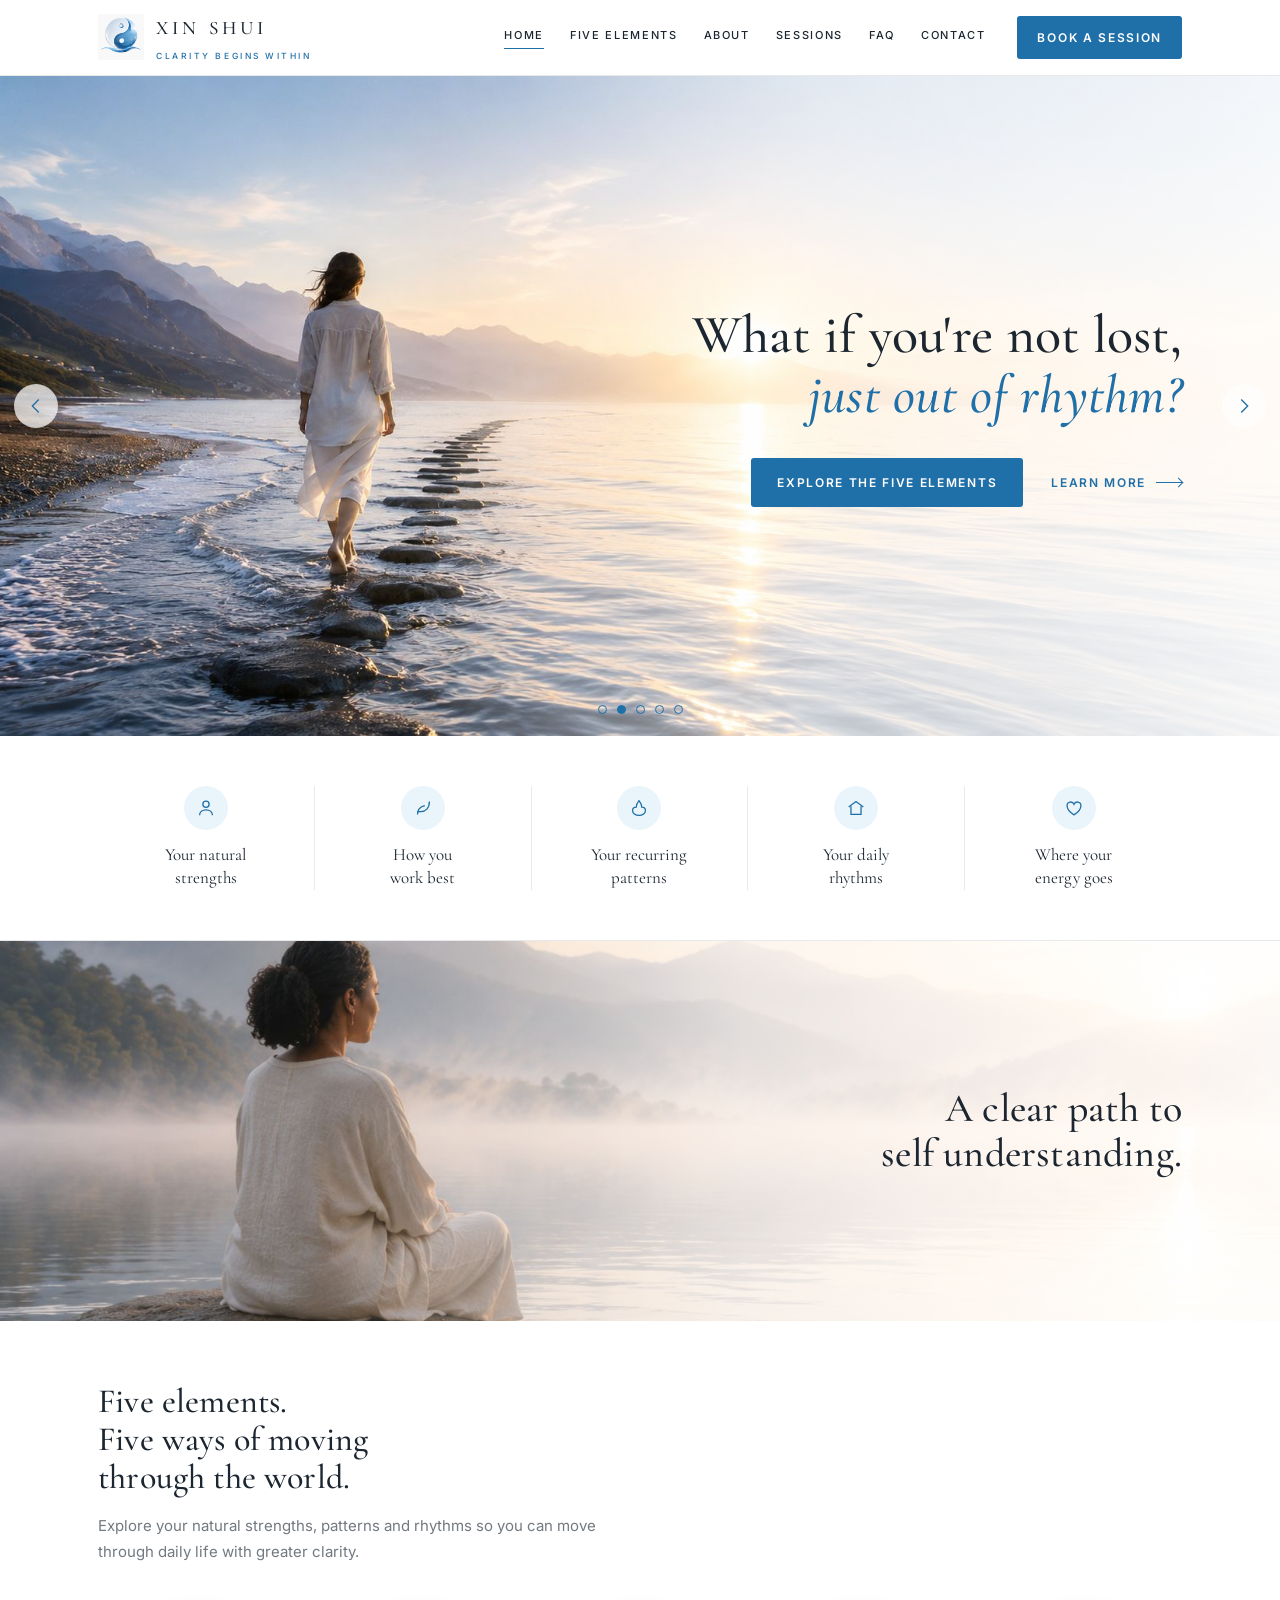
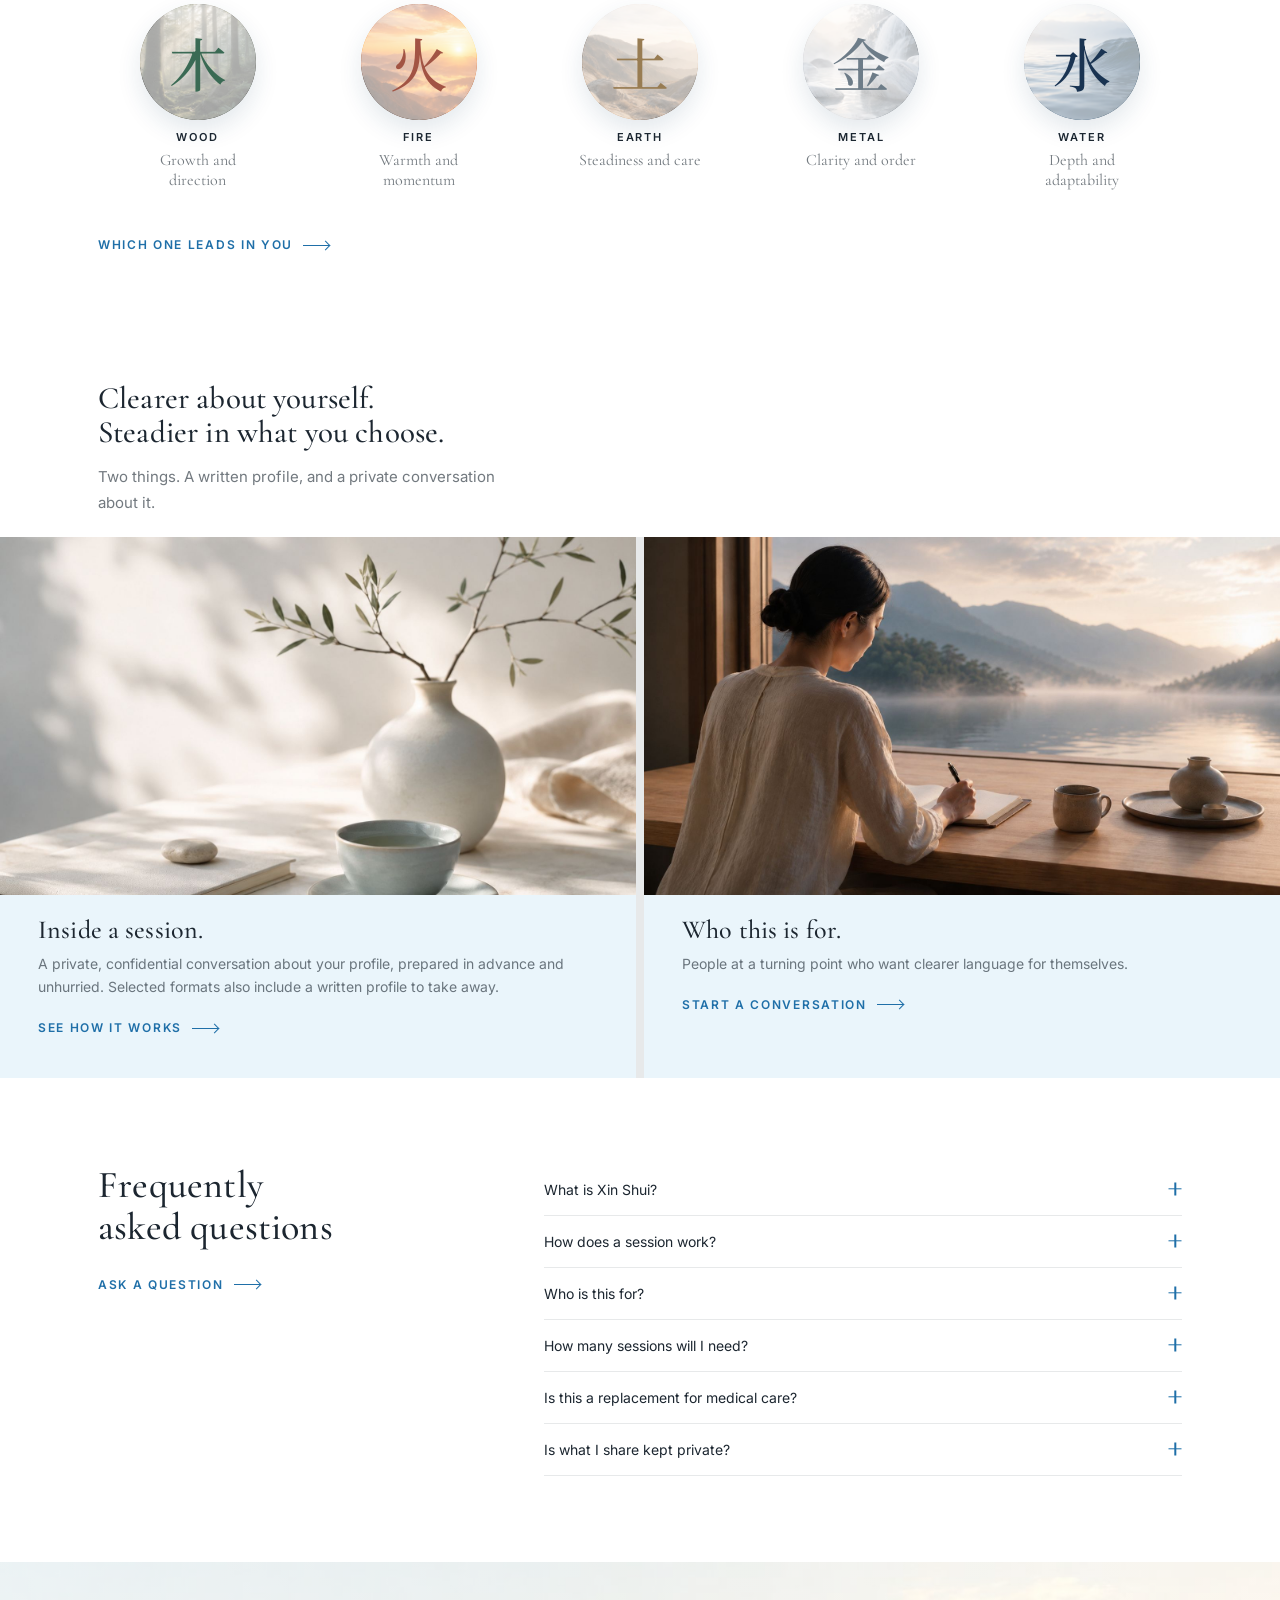
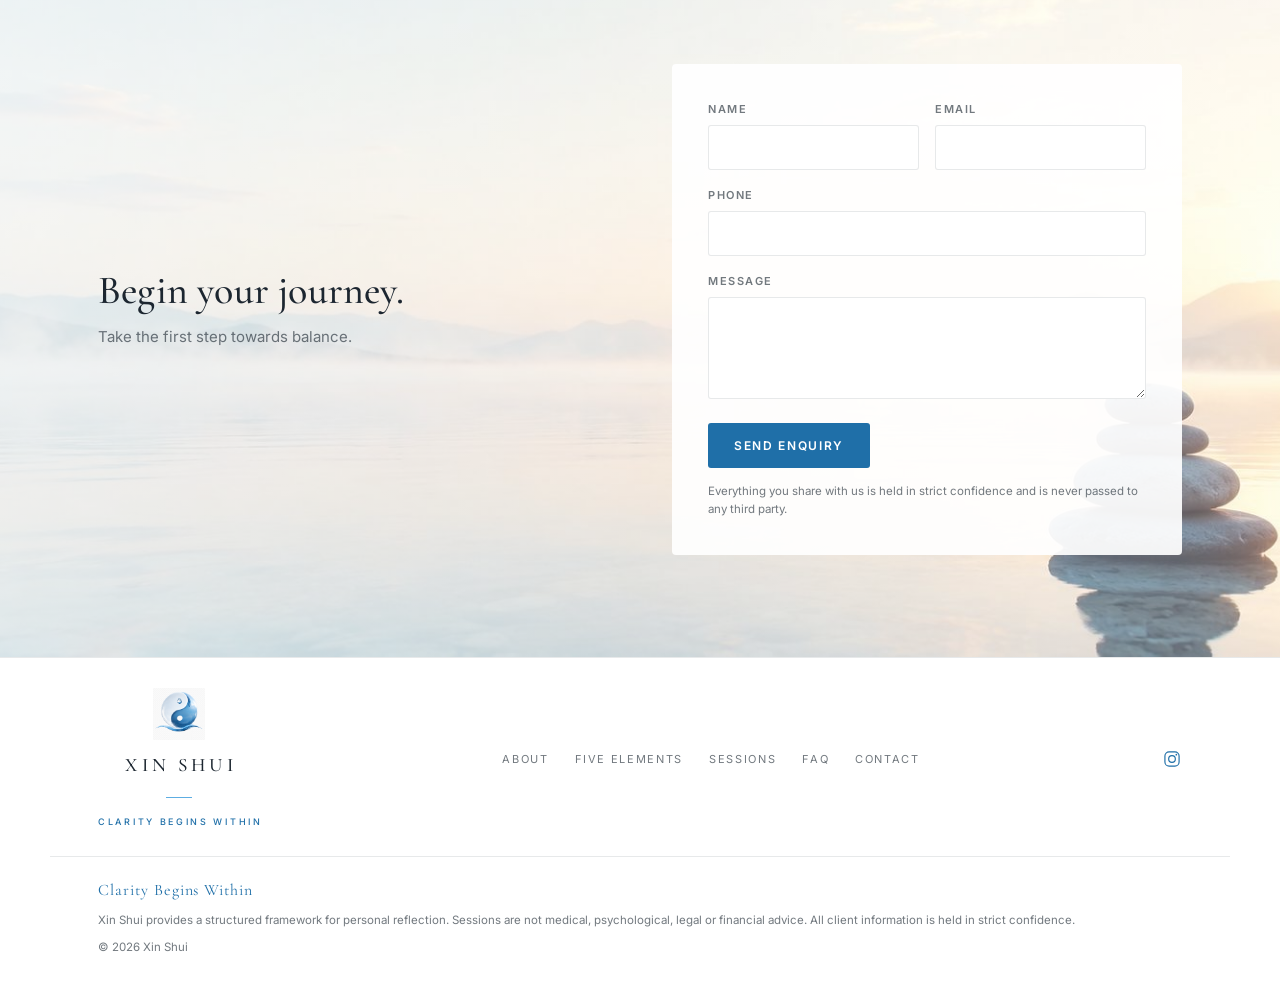
==== commit e5eaee70: "cache busting on css and js" ====
--- a/index.html
+++ b/index.html
@@ -11,7 +11,7 @@
 <link rel="preconnect" href="https://fonts.googleapis.com">
 <link rel="preconnect" href="https://fonts.gstatic.com" crossorigin>
 <link href="https://fonts.googleapis.com/css2?family=Cormorant+Garamond:ital,wght@0,400;0,500;0,600;1,400;1,500&family=Inter:wght@400;500;600&family=Noto+Serif+SC:wght@400;500&display=swap" rel="stylesheet">
-<link rel="stylesheet" href="css/styles.css">
+<link rel="stylesheet" href="css/styles.css?v=2">
 </head>
 <body>
 
@@ -404,6 +404,6 @@
 <button class="totop" id="totop" aria-label="Back to top" hidden>
   <svg viewBox="0 0 24 24" fill="none" stroke="currentColor" stroke-width="1.6" aria-hidden="true"><path d="M12 19V6"/><path d="M6 12l6-6 6 6"/></svg>
 </button>
-  <script src="js/main.js"></script>
+<script src="js/main.js?v=2"></script>
 </body>
 </html>
--- a/css/styles.css
+++ b/css/styles.css
@@ -946,3 +946,79 @@
 @media (max-width:400px){
   .duo-head h2{font-size:21px}
 }
+
+
+/* ==========================================================================
+   XIN SHUI - OVERRIDE BLOCK v5
+   APPEND to the very END of css/styles.css, after override block v4.
+   v5 ADDS TO v4. It does NOT replace v4. All earlier blocks must remain.
+
+   DO NOT replace css/styles.css from any file outside the repository.
+   Every copy outside the repository is missing image references and
+   overwriting the file would strip the photographs off the site.
+
+   Longhand properties only. The background shorthand is never used here,
+   so every image URL declared earlier in this file survives.
+
+   Contents:
+     1. Back to top button
+   ========================================================================== */
+
+
+/* ==========================================================================
+   1. BACK TO TOP BUTTON
+
+   Appears once the visitor is one screen down. The script toggles the
+   hidden attribute, so the rule below must restore display:none for it.
+   Without that line the display value here would override the browser
+   default and the button would never hide.
+
+   TUNE: --totop-gap is the clearance from the bottom and right edges.
+   ========================================================================== */
+:root{ --totop-gap:16px; }
+
+.totop{
+  position:fixed;
+  right:var(--totop-gap);
+  bottom:var(--totop-gap);
+  z-index:40;
+  display:grid;
+  place-items:center;
+  width:44px;
+  height:44px;
+  padding:11px;
+  border:0;
+  border-radius:50%;
+  cursor:pointer;
+  background-color:var(--deep);
+  color:#fff;
+  box-shadow:0 4px 14px rgba(23,64,102,.24);
+  opacity:0;
+  transform:translateY(8px);
+  transition:opacity .26s ease,transform .26s ease,background-color .2s ease;
+}
+
+.totop[hidden]{display:none}
+
+.totop.is-on{
+  opacity:1;
+  transform:translateY(0);
+}
+
+.totop:hover{background-color:var(--mid)}
+
+.totop:focus-visible{
+  outline:2px solid var(--deep);
+  outline-offset:3px;
+}
+
+.totop svg{width:100%;height:100%}
+
+@media (max-width:560px){
+  :root{ --totop-gap:14px; }
+  .totop{width:40px;height:40px;padding:10px}
+}
+
+@media (prefers-reduced-motion:reduce){
+  .totop{transition:opacity .01s linear}
+}
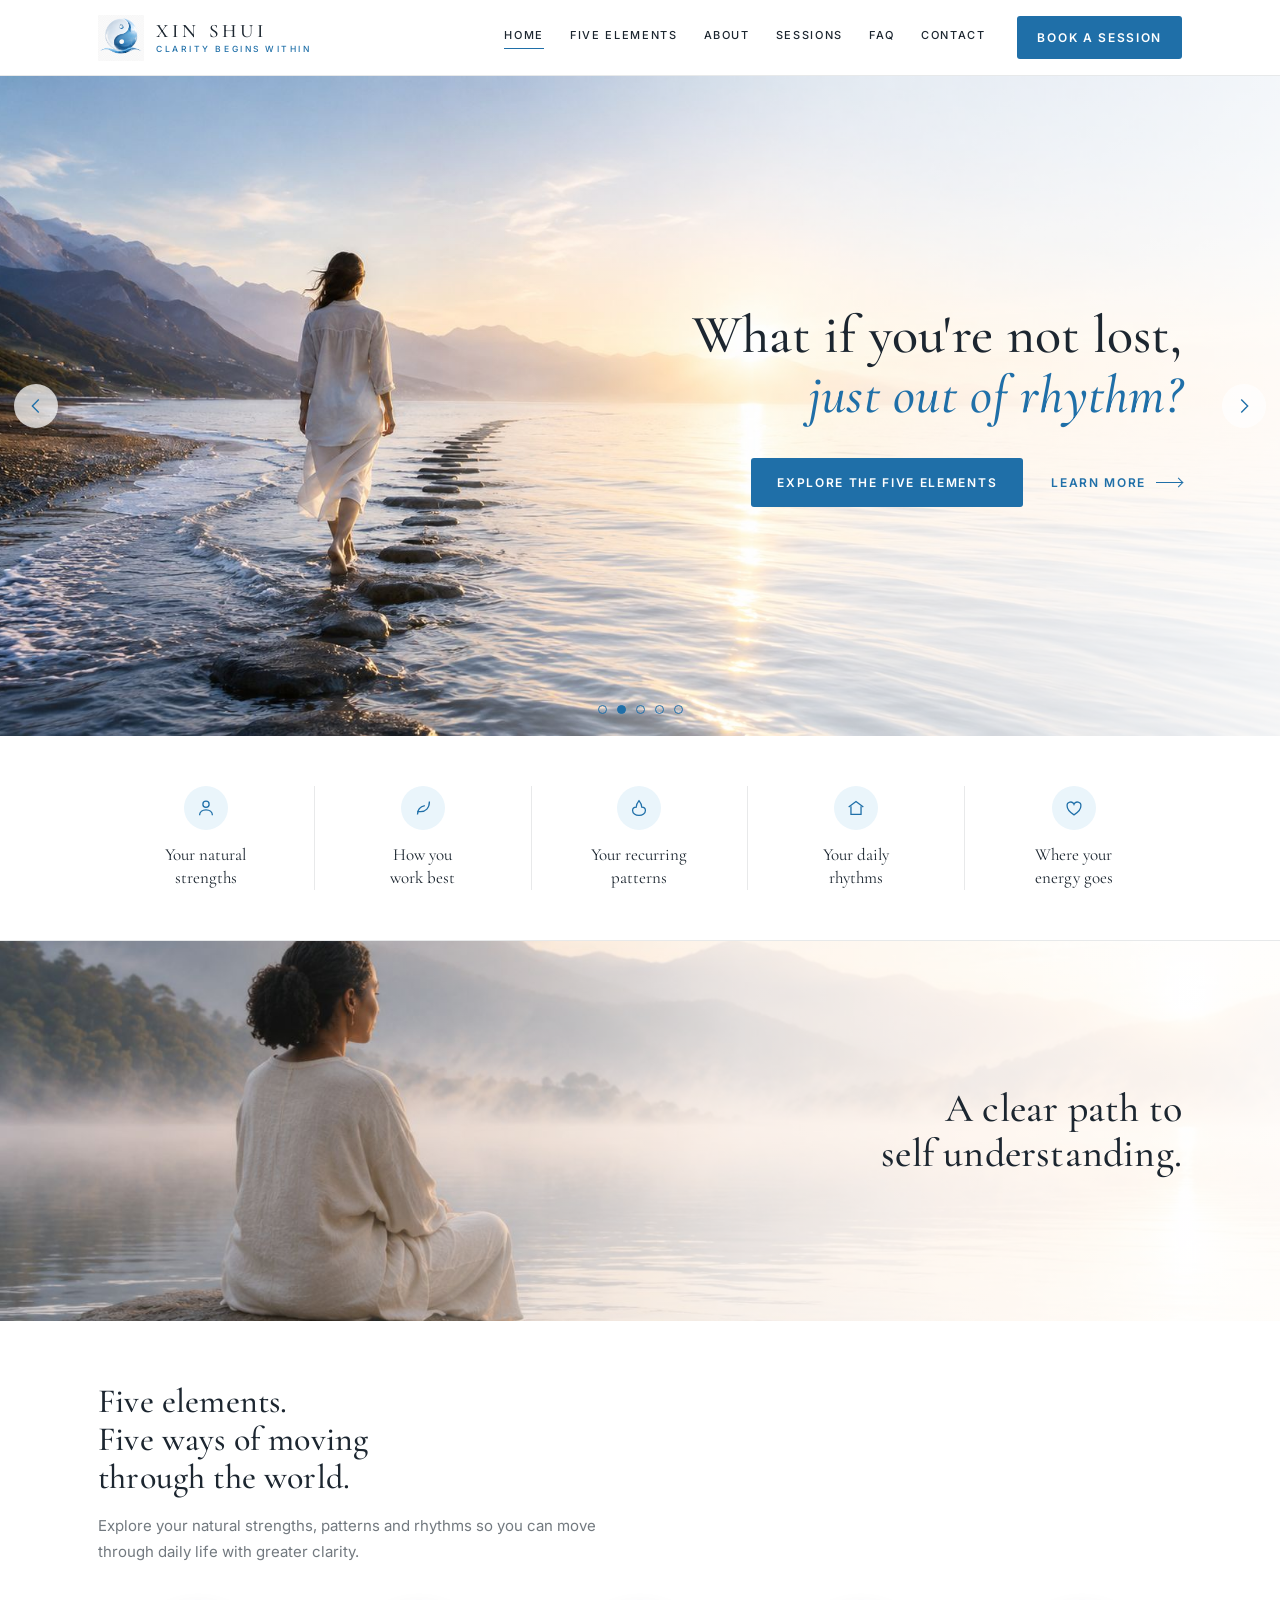
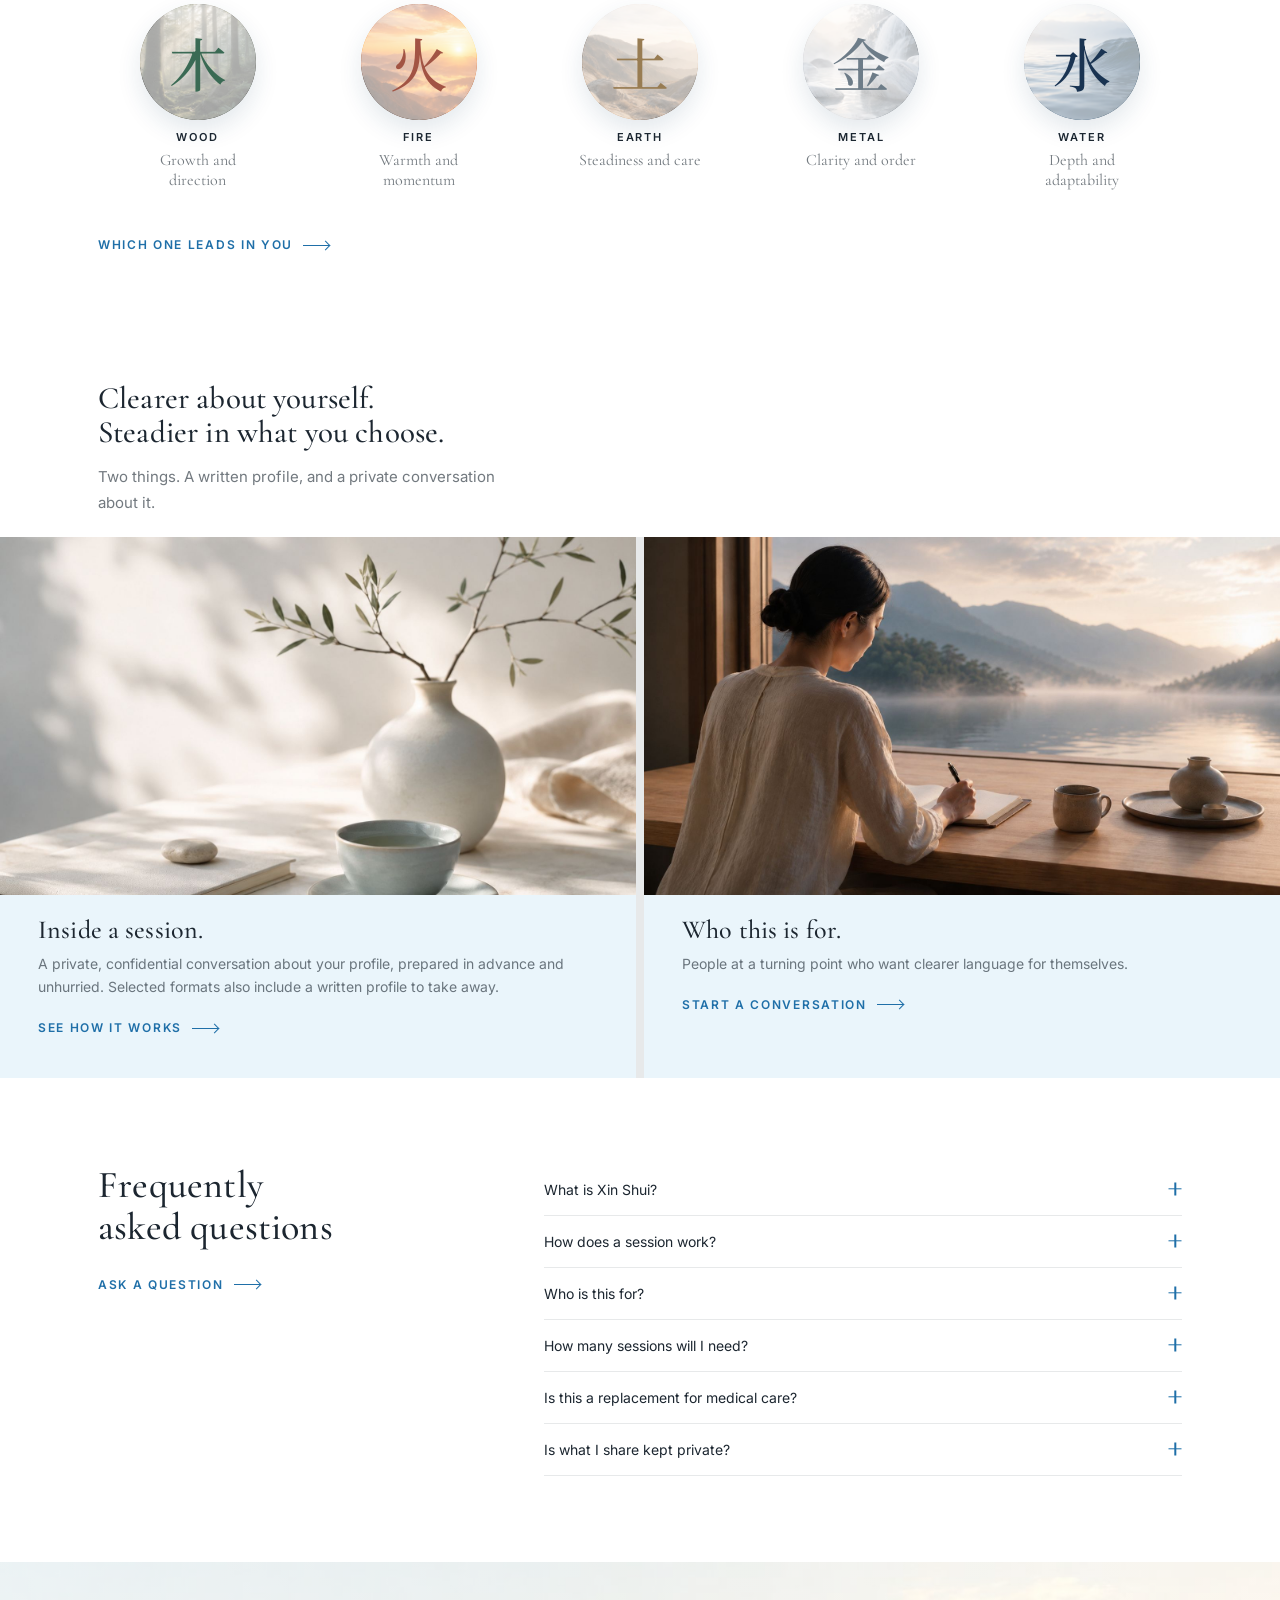
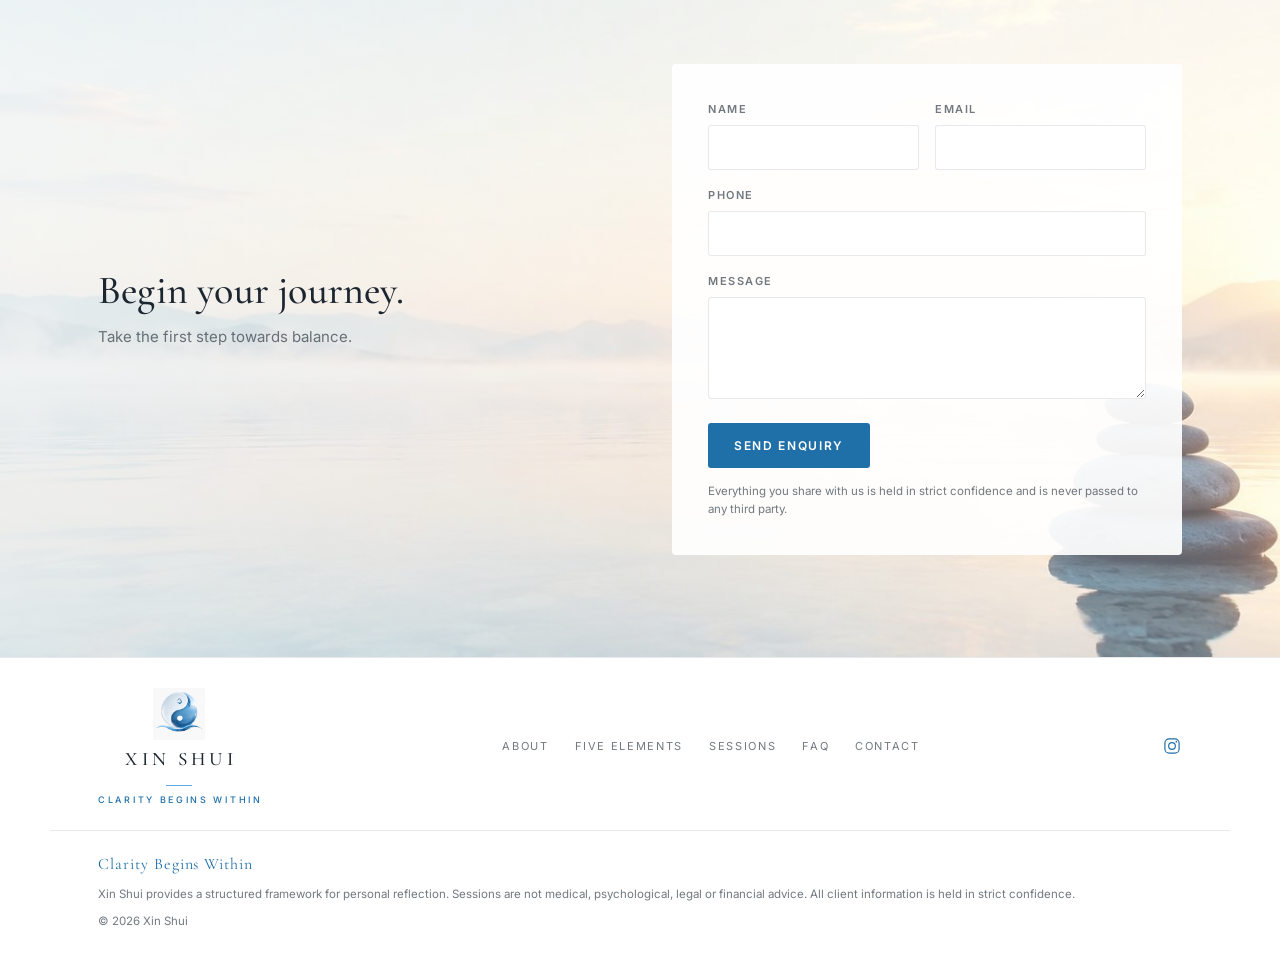
==== commit 24142331: "Cache bump v3" ====
--- a/index.html
+++ b/index.html
@@ -11,7 +11,7 @@
 <link rel="preconnect" href="https://fonts.googleapis.com">
 <link rel="preconnect" href="https://fonts.gstatic.com" crossorigin>
 <link href="https://fonts.googleapis.com/css2?family=Cormorant+Garamond:ital,wght@0,400;0,500;0,600;1,400;1,500&family=Inter:wght@400;500;600&family=Noto+Serif+SC:wght@400;500&display=swap" rel="stylesheet">
-<link rel="stylesheet" href="css/styles.css?v=2">
+<link rel="stylesheet" href="css/styles.css?v=3">
 </head>
 <body>
 
--- a/css/styles.css
+++ b/css/styles.css
@@ -1022,3 +1022,61 @@
 @media (prefers-reduced-motion:reduce){
   .totop{transition:opacity .01s linear}
 }
+
+
+/* ==========================================================================
+   2. BRAND LOCKUP, OPTICAL CENTRING
+
+   The mark and the text block were centred as boxes, not as ink. Two
+   causes, both corrected here.
+
+   a. The name inherited body line height, which puts leading above and
+      below the glyphs. The box counts that space. The eye does not, so
+      the mark read low against the name.
+   b. The tagline was pushed down by margin-top, which grew the box
+      downward and moved its centre below the optical centre.
+
+   Line height is set to 1 on both lines so each box matches its ink,
+   and the space between them is set by gap instead of by margin.
+
+   The negative right margins set in override block v3 are deliberately
+   left alone. They cancel trailing letter spacing and are unrelated.
+
+   TUNE: --brand-nudge is the last resort adjustment. Positive values
+   move the text block DOWN relative to the mark, negative moves it UP.
+   Change in steps of 0.5px. Leave at 0 if the lockup already reads
+   level after the line height correction.
+   ========================================================================== */
+:root{ --brand-nudge:0px; }
+
+.brand{align-items:center}
+
+.brand-text{
+  display:flex;
+  flex-direction:column;
+  justify-content:center;
+  gap:5px;
+  transform:translateY(var(--brand-nudge));
+}
+
+.brand-text .brand-name{
+  line-height:1;
+  margin-top:0;
+  margin-bottom:0;
+}
+
+.brand-text .brand-tag{
+  line-height:1;
+  margin-top:0;
+  margin-bottom:0;
+}
+
+/* The footer lockup stacks vertically and is centred by its own rules,
+   so it takes the line height correction but not the nudge. */
+.foot .brand-text{transform:none}
+.foot .brand-name{line-height:1}
+.foot .brand-tag{line-height:1;margin-top:0}
+
+@media (max-width:420px){
+  .brand-text{gap:4px}
+}
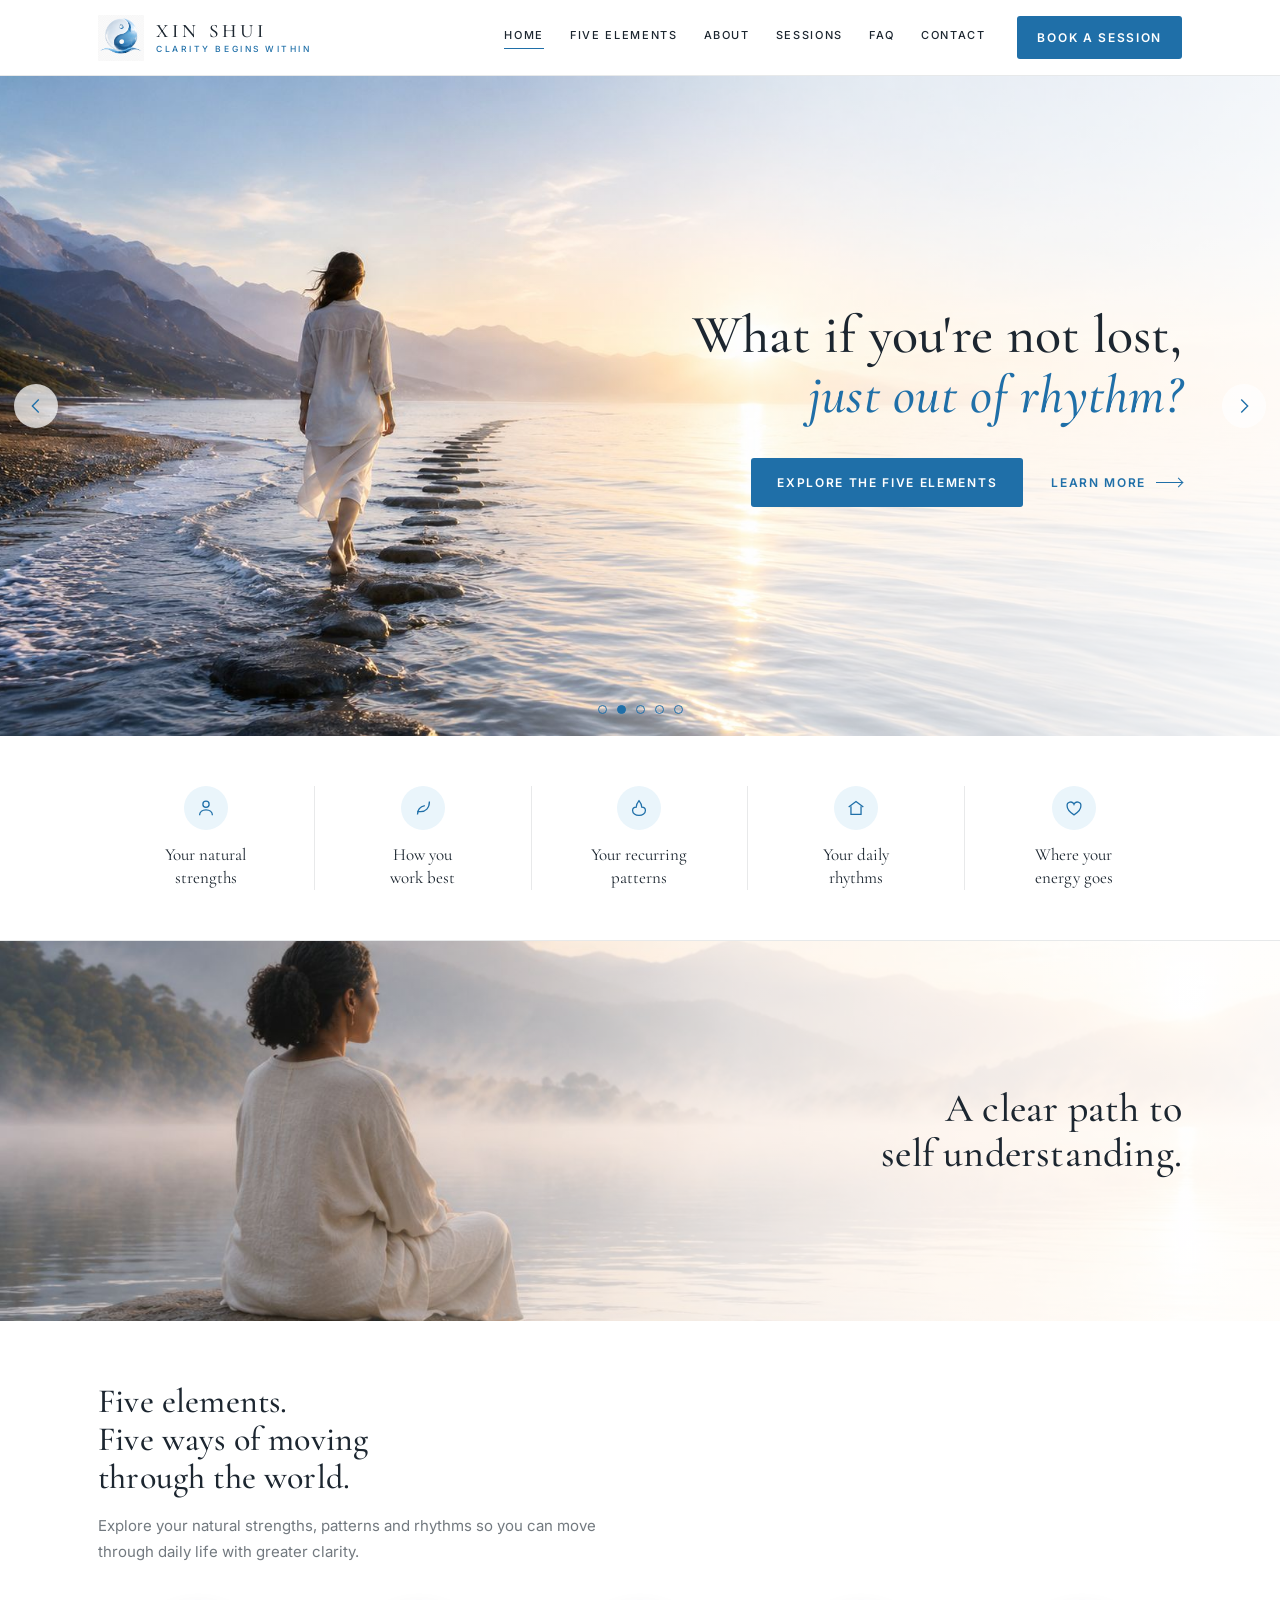
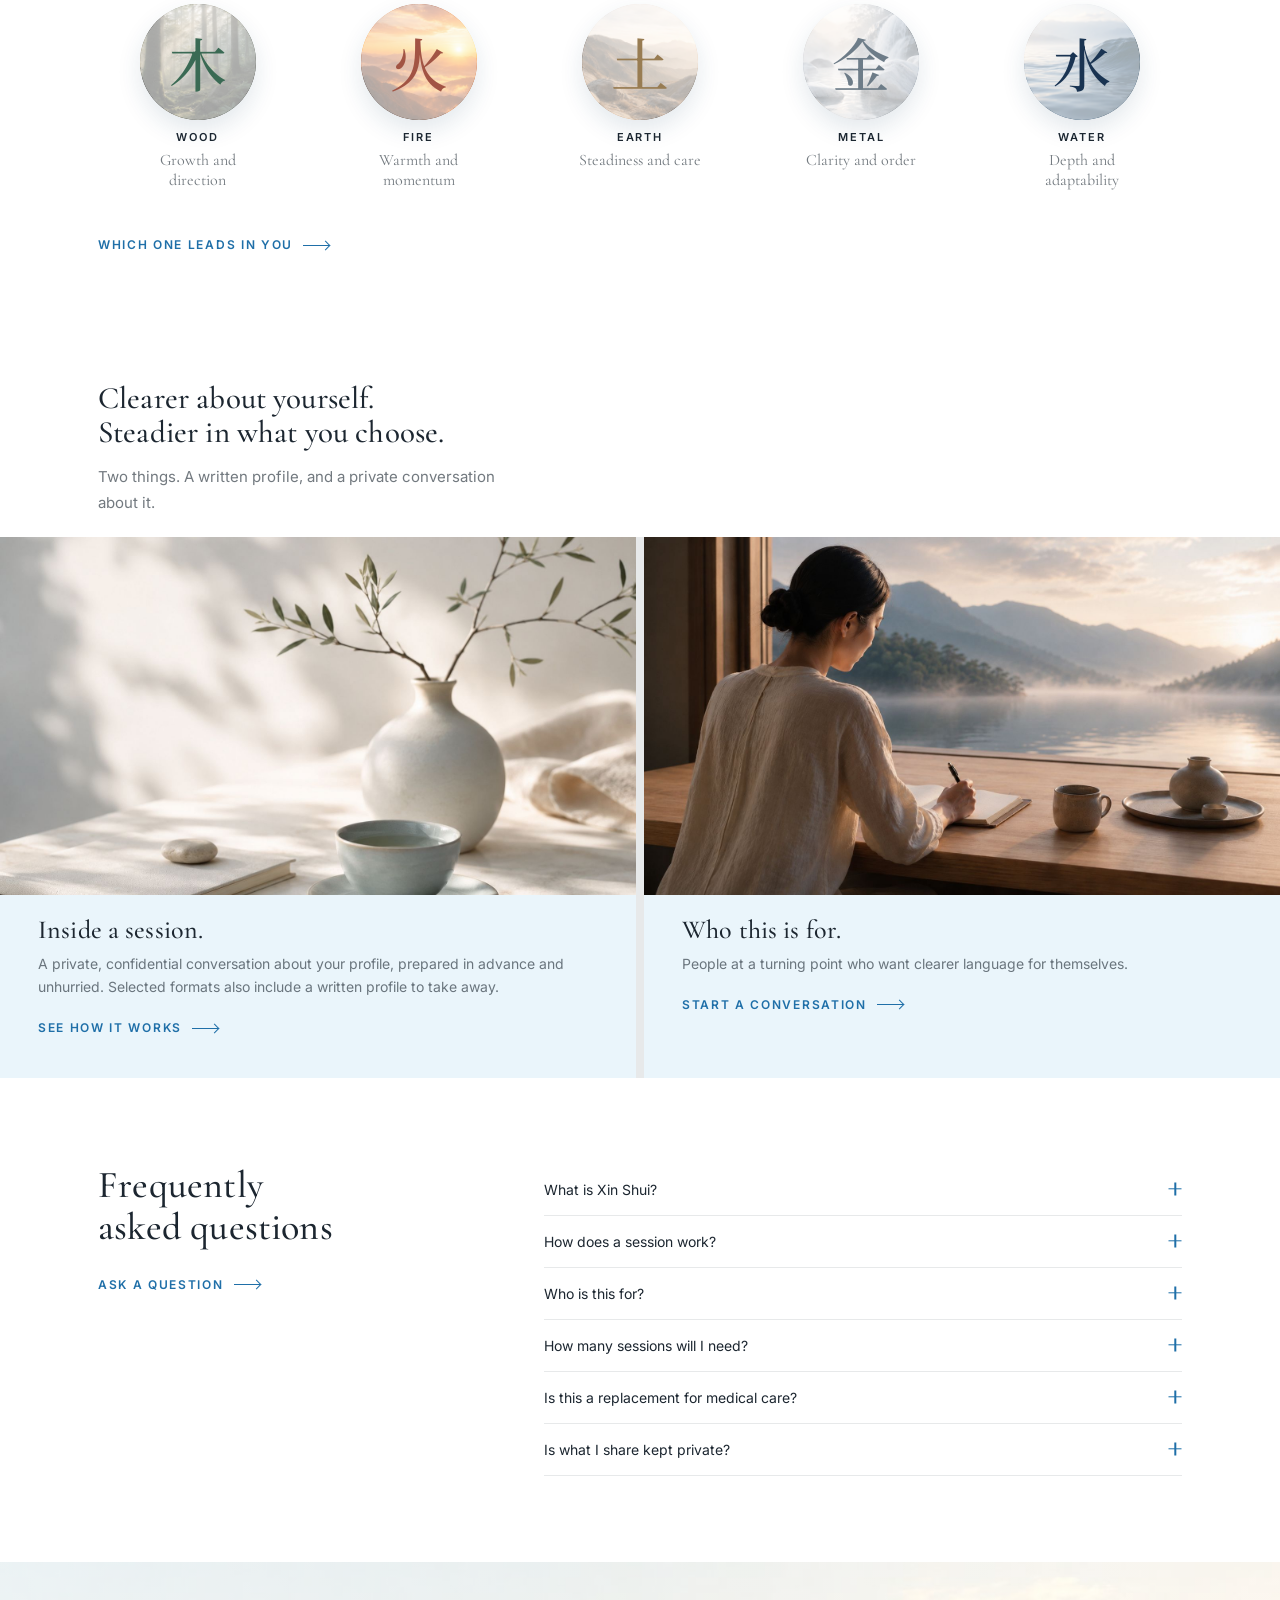
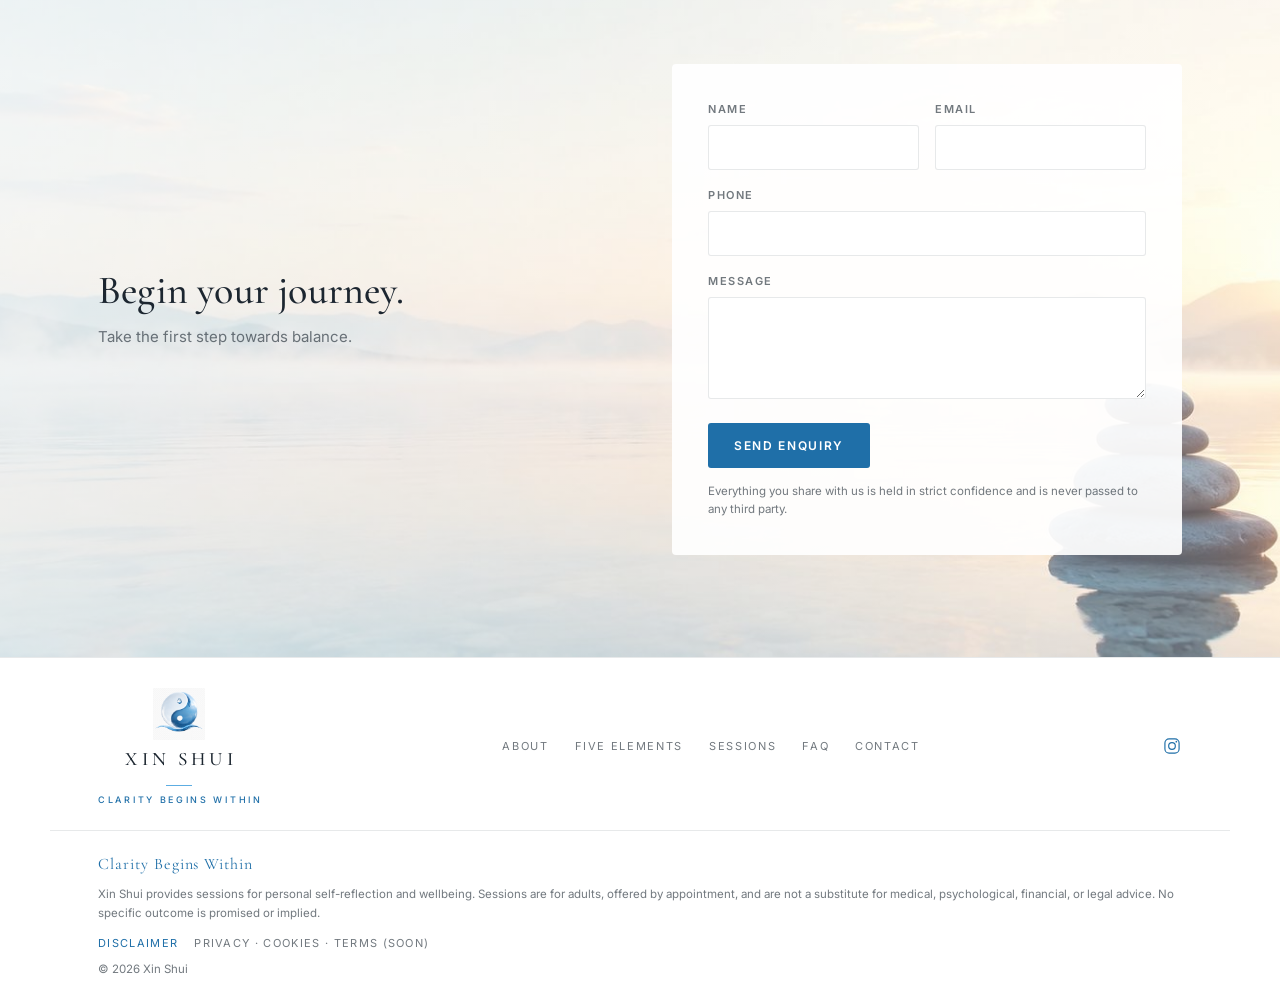
==== commit 0ca56dd0: "Update footer disclaimer line, add legal links, bump CSS to v5" ====
--- a/index.html
+++ b/index.html
@@ -11,7 +11,7 @@
 <link rel="preconnect" href="https://fonts.googleapis.com">
 <link rel="preconnect" href="https://fonts.gstatic.com" crossorigin>
 <link href="https://fonts.googleapis.com/css2?family=Cormorant+Garamond:ital,wght@0,400;0,500;0,600;1,400;1,500&family=Inter:wght@400;500;600&family=Noto+Serif+SC:wght@400;500&display=swap" rel="stylesheet">
-<link rel="stylesheet" href="css/styles.css?v=3">
+<link rel="stylesheet" href="css/styles.css?v=5">
 </head>
 <body>
 
@@ -394,9 +394,13 @@
       </a>
     </div>
   </div>
-  <div class="wrap foot-legal">
+<div class="wrap foot-legal">
     <p class="tagline">Clarity Begins Within</p>
-   <p class="fineprint">Xin Shui provides a structured framework for personal reflection. Sessions are not medical, psychological, legal or financial advice. All client information is held in strict confidence.</p>
+    <p class="fineprint">Xin Shui provides sessions for personal self-reflection and wellbeing. Sessions are for adults, offered by appointment, and are not a substitute for medical, psychological, financial, or legal advice. No specific outcome is promised or implied.</p>
+    <div class="foot-legal-links">
+      <a href="disclaimer.html">Disclaimer</a>
+      <span class="soon">Privacy &middot; Cookies &middot; Terms (soon)</span>
+    </div>
     <p class="copy">&copy; <span id="year">2026</span> Xin Shui</p>
   </div>
 </footer>
--- a/css/styles.css
+++ b/css/styles.css
@@ -1080,3 +1080,186 @@
 @media (max-width:420px){
   .brand-text{gap:4px}
 }
+
+
+/* ==========================================================================
+   3. BANNER SCRIMS, LIGHTER ON MOBILE
+
+   All three banners carry a white wash over a photograph. Every one of
+   them is set in percentages, and percentages behave differently on a
+   narrow screen than on a wide one. On desktop the far end of each
+   gradient sits over a large area of untouched photograph. On a phone
+   the same percentages cover almost the whole visible crop, so the
+   image reads flat and washed out. Same rule, opposite result.
+
+   Everything below applies at 700px and under. Desktop is untouched.
+
+   TUNE: each banner has three values, near edge, middle and far edge.
+   Raise them toward the desktop figures if a heading becomes hard to
+   read. Lower them for more photograph. Always change the three
+   together, or a visible band develops where the fade steps.
+   ========================================================================== */
+
+@media (max-width:700px){
+
+  /* ---------- Hero, five slides ----------
+     Desktop is .86 / .60 at 36 percent / clear at 66 percent.
+     Both the standard and the reversed variant are treated, so slide
+     one stays consistent with the other four. */
+  .slide::before{
+    background-image:linear-gradient(
+      90deg,
+      rgba(255,255,255,.68) 0%,
+      rgba(255,255,255,.36) 30%,
+      rgba(255,255,255,0) 56%
+    );
+  }
+  .slide--right::before{
+    background-image:linear-gradient(
+      270deg,
+      rgba(255,255,255,.68) 0%,
+      rgba(255,255,255,.36) 30%,
+      rgba(255,255,255,0) 56%
+    );
+  }
+
+  /* ---------- Split, a clear path ----------
+     Set in override block v4 section 2 as a vertical wash that never
+     reaches clear, bottoming out at .30. That floor is most of why
+     this section reads flatter than desktop. */
+  .split-media::before{
+    background-image:linear-gradient(
+      180deg,
+      rgba(255,255,255,.78) 0%,
+      rgba(255,255,255,.46) 58%,
+      rgba(255,255,255,.14) 100%
+    );
+  }
+
+  /* ---------- CTA, stone cairn ----------
+     Deliberately gentler than the other two. The heading and the line
+     beneath it sit directly on the photograph, with no card behind
+     them, unlike the enquiry form which carries its own white panel.
+     This is the one to watch when testing. */
+  .cta::before{
+    background-image:linear-gradient(
+      90deg,
+      rgba(255,255,255,.58) 0%,
+      rgba(255,255,255,.30) 50%,
+      rgba(255,255,255,.14) 100%
+    );
+  }
+}
+
+
+/* ==========================================================================
+   4. HERO HEADLINE, SMALLER ON MOBILE
+
+   Type comes down and the measure tightens with it, so the shorter
+   line length does not push the longest headline into five lines.
+
+   TUNE: the two font sizes below. If a headline overflows the slide,
+   the floor set in override block v3 section 2 is what holds the
+   height, not this rule.
+   ========================================================================== */
+@media (max-width:560px){
+  .slide-title{
+    font-size:clamp(23px,6.4vw,29px);
+    max-width:17ch;
+  }
+  .slide-actions{margin-top:20px}
+}
+
+@media (max-width:400px){
+  .slide-title{
+    font-size:22px;
+    max-width:16ch;
+  }
+}
+
+/* ==========================================================================
+   XIN SHUI - OVERRIDE BLOCK v6
+   APPEND to the very END of css/styles.css, after override block v5.
+   v6 ADDS TO v5. It does NOT replace v5. All earlier blocks must remain.
+
+   DO NOT replace css/styles.css from any file outside the repository.
+   Every copy outside the repository is missing image references and
+   overwriting the file would strip the photographs off the site.
+
+   Longhand properties only. The background shorthand is never used here,
+   so every image URL declared earlier in this file survives.
+
+   Contents:
+     1. Legal page layout, shared by Disclaimer and later Privacy, Cookies, Terms
+     2. Footer legal links row
+   ========================================================================== */
+
+
+/* ==========================================================================
+   1. LEGAL PAGE LAYOUT
+   The legal pages have no hero, so the content must clear the fixed header
+   on its own. Reuses .wrap for the outer width, narrowed by .legal-in.
+   ========================================================================== */
+.legal{
+  margin-top:var(--nav-h);
+  padding-block:clamp(44px,6vw,84px);
+  background:#fff;
+}
+.legal-in{max-width:760px}
+.legal h1{
+  font-size:clamp(30px,4vw,44px);
+  margin-bottom:clamp(14px,2vw,20px);
+}
+.legal-updated{
+  font-size:12px;
+  letter-spacing:.02em;
+  color:var(--ink-60);
+  margin-bottom:clamp(24px,3.4vw,36px);
+}
+.legal h2{
+  font-size:clamp(18px,2.1vw,23px);
+  margin-top:clamp(26px,3.2vw,38px);
+  margin-bottom:9px;
+}
+.legal p{
+  font-size:15px;
+  line-height:1.72;
+  color:var(--ink-60);
+  margin-bottom:14px;
+}
+.legal a{
+  color:var(--deep);
+  border-bottom:1px solid var(--line);
+}
+.legal a:hover{border-color:var(--deep)}
+
+
+/* ==========================================================================
+   2. FOOTER LEGAL LINKS ROW
+   Sits under the fineprint. Live pages are teal links. Pages not built
+   yet are named in muted text so nothing links to a missing page.
+   ========================================================================== */
+.foot-legal-links{
+  margin-top:12px;
+  display:flex;
+  flex-wrap:wrap;
+  gap:8px 16px;
+  align-items:center;
+}
+.foot-legal-links a{
+  font-size:11px;
+  letter-spacing:.12em;
+  text-transform:uppercase;
+  color:var(--deep);
+}
+.foot-legal-links a:hover{color:var(--ink)}
+.foot-legal-links .soon{
+  font-size:11px;
+  letter-spacing:.12em;
+  text-transform:uppercase;
+  color:var(--ink-60);
+}
+
+@media (max-width:560px){
+  .foot-legal-links{justify-content:center}
+}
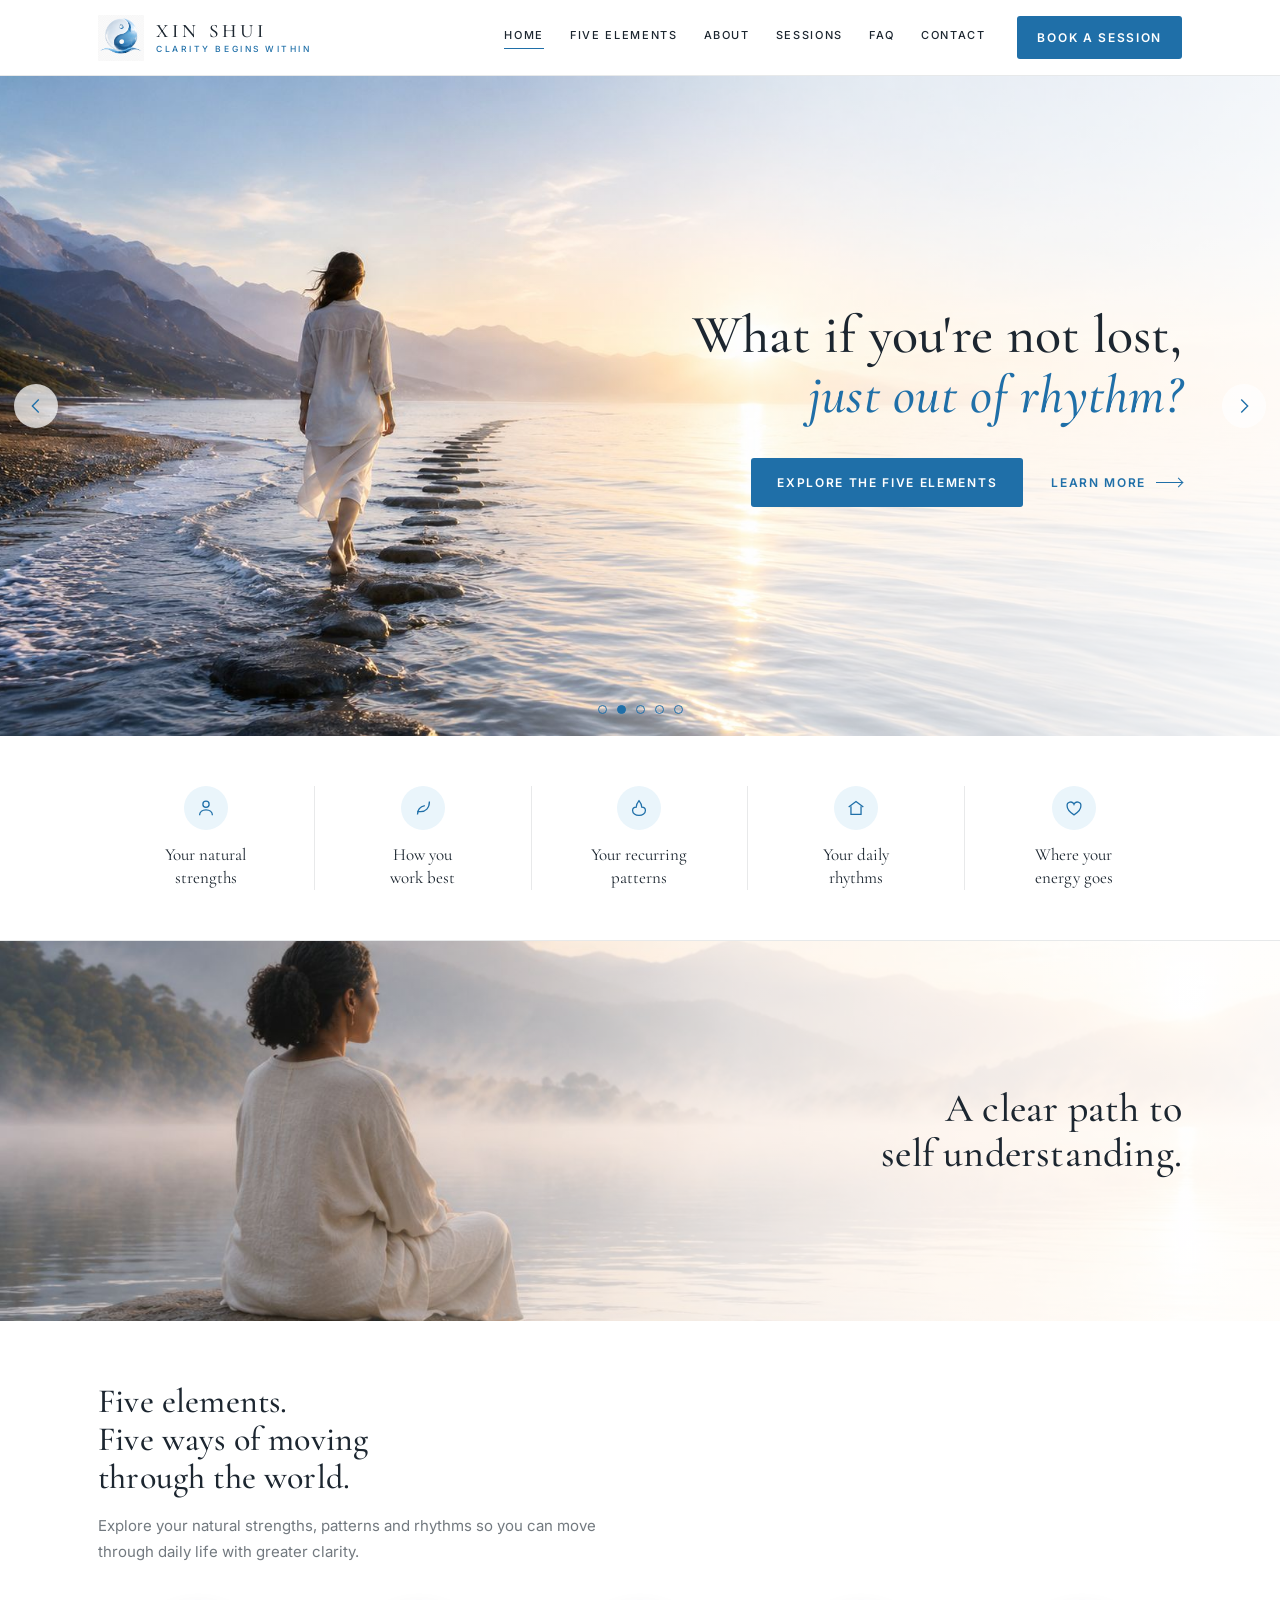
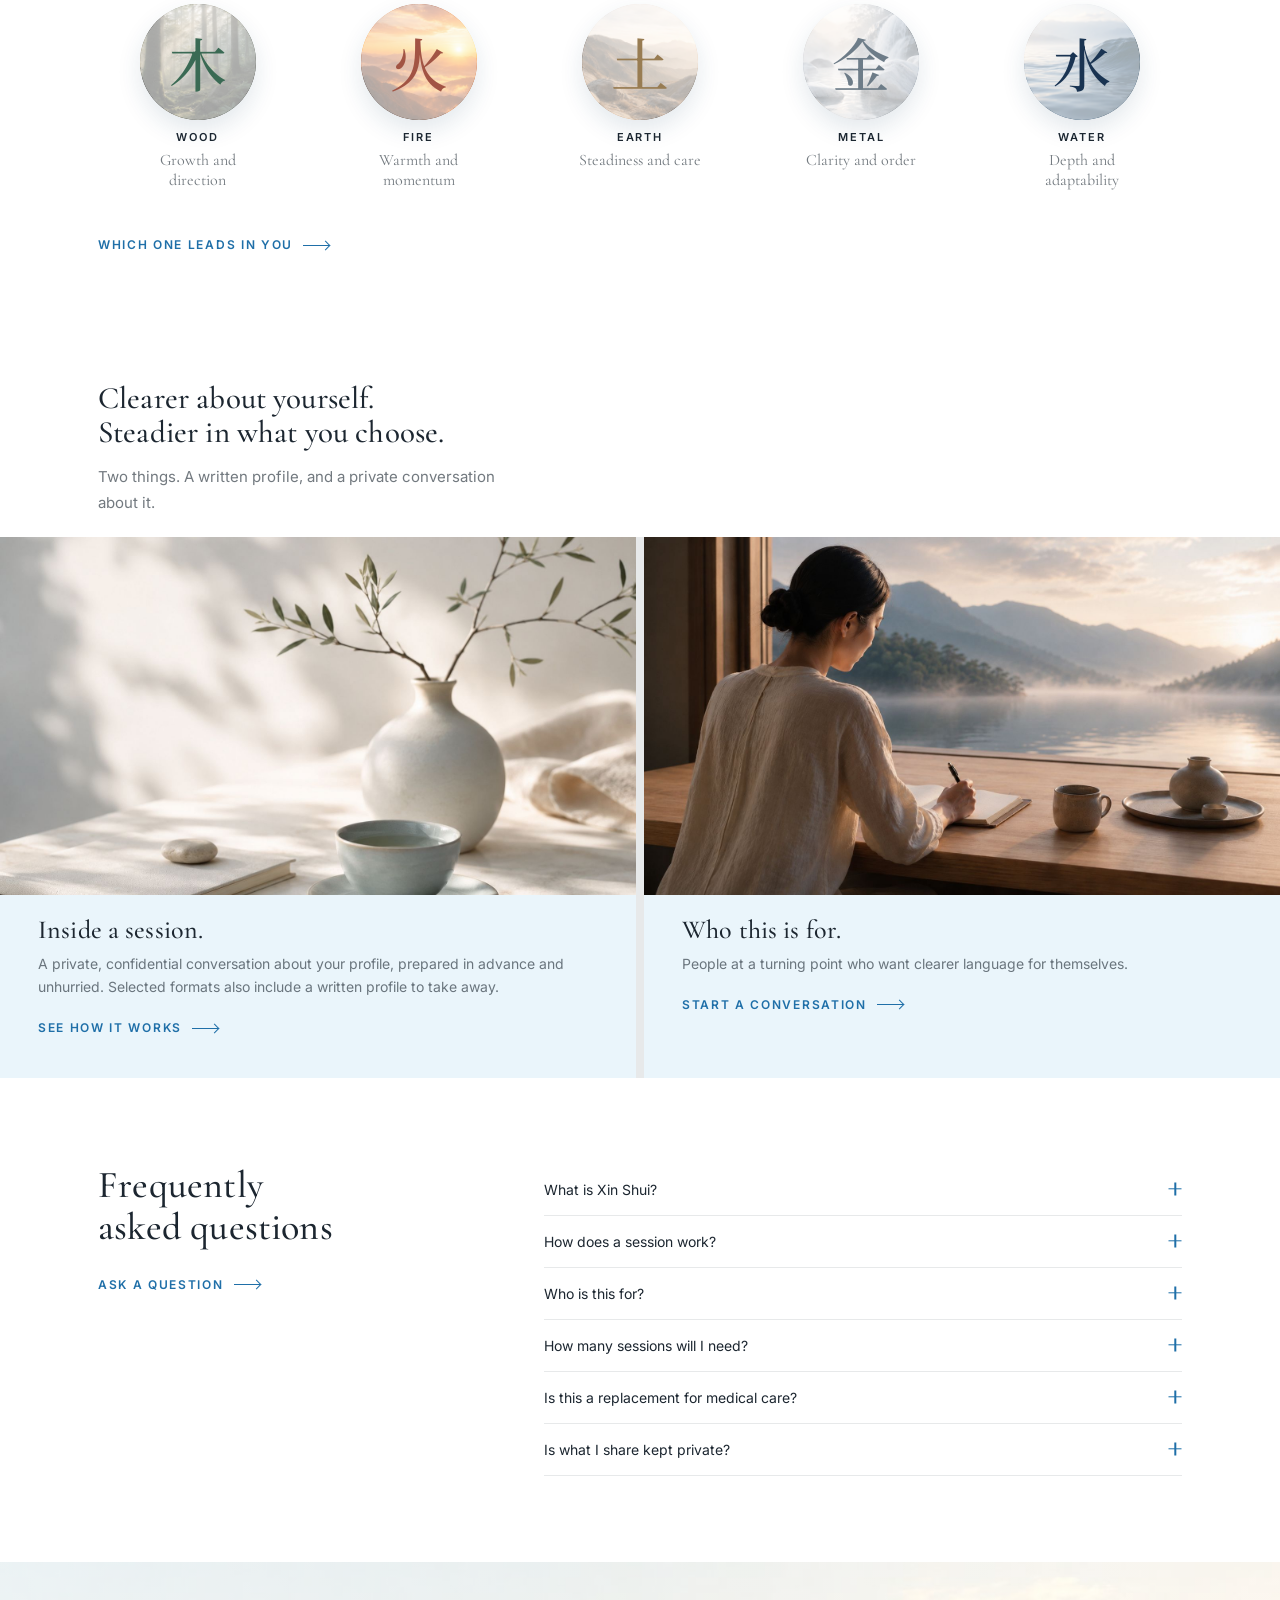
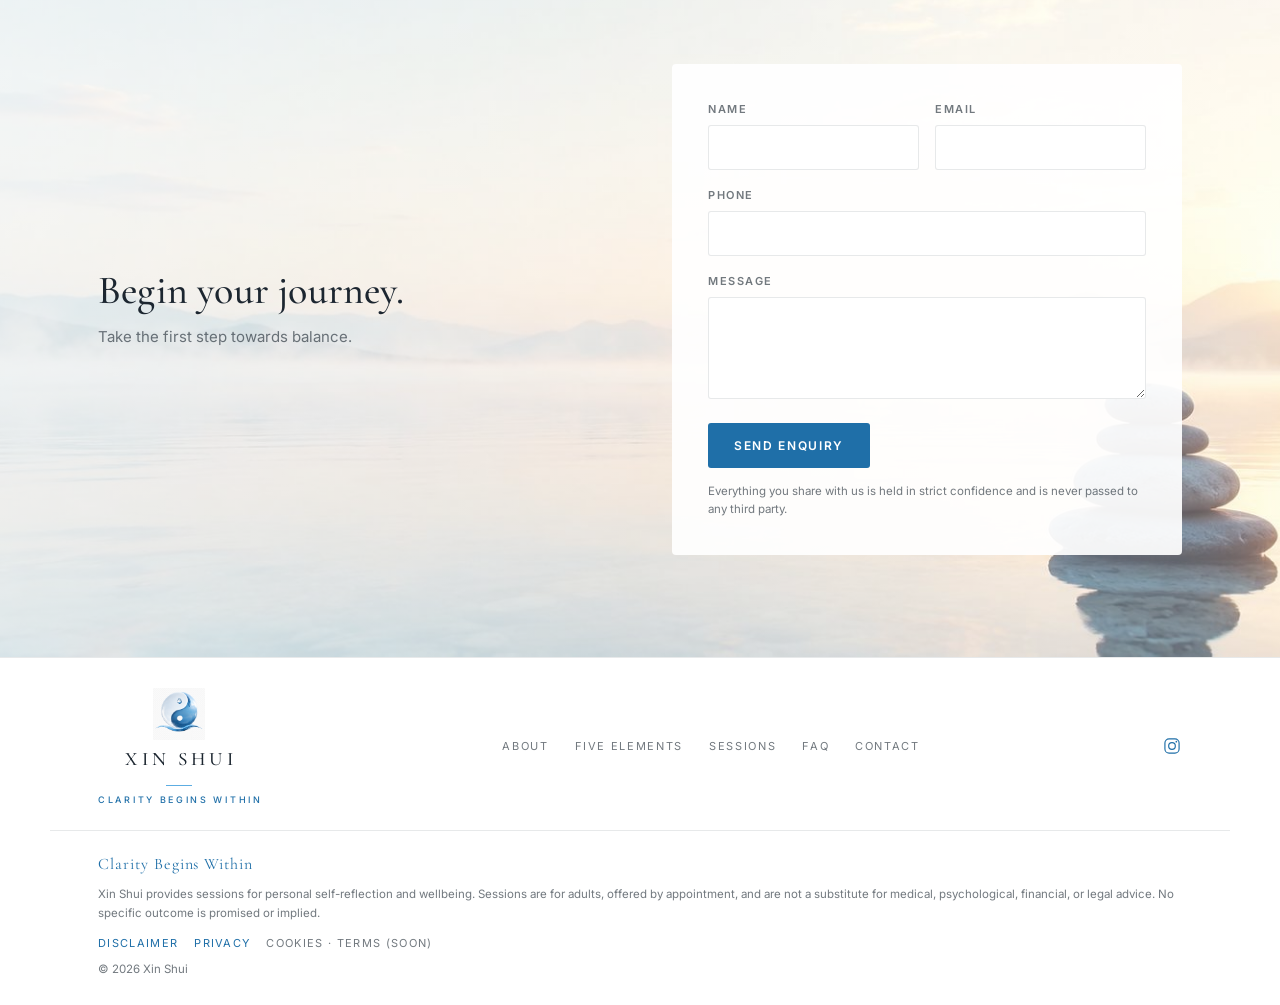
==== commit 7e9289fe: "Add live Privacy link to footer" ====
--- a/index.html
+++ b/index.html
@@ -397,9 +397,10 @@
 <div class="wrap foot-legal">
     <p class="tagline">Clarity Begins Within</p>
     <p class="fineprint">Xin Shui provides sessions for personal self-reflection and wellbeing. Sessions are for adults, offered by appointment, and are not a substitute for medical, psychological, financial, or legal advice. No specific outcome is promised or implied.</p>
-    <div class="foot-legal-links">
+<div class="foot-legal-links">
       <a href="disclaimer.html">Disclaimer</a>
-      <span class="soon">Privacy &middot; Cookies &middot; Terms (soon)</span>
+      <a href="privacy.html">Privacy</a>
+      <span class="soon">Cookies &middot; Terms (soon)</span>
     </div>
     <p class="copy">&copy; <span id="year">2026</span> Xin Shui</p>
   </div>
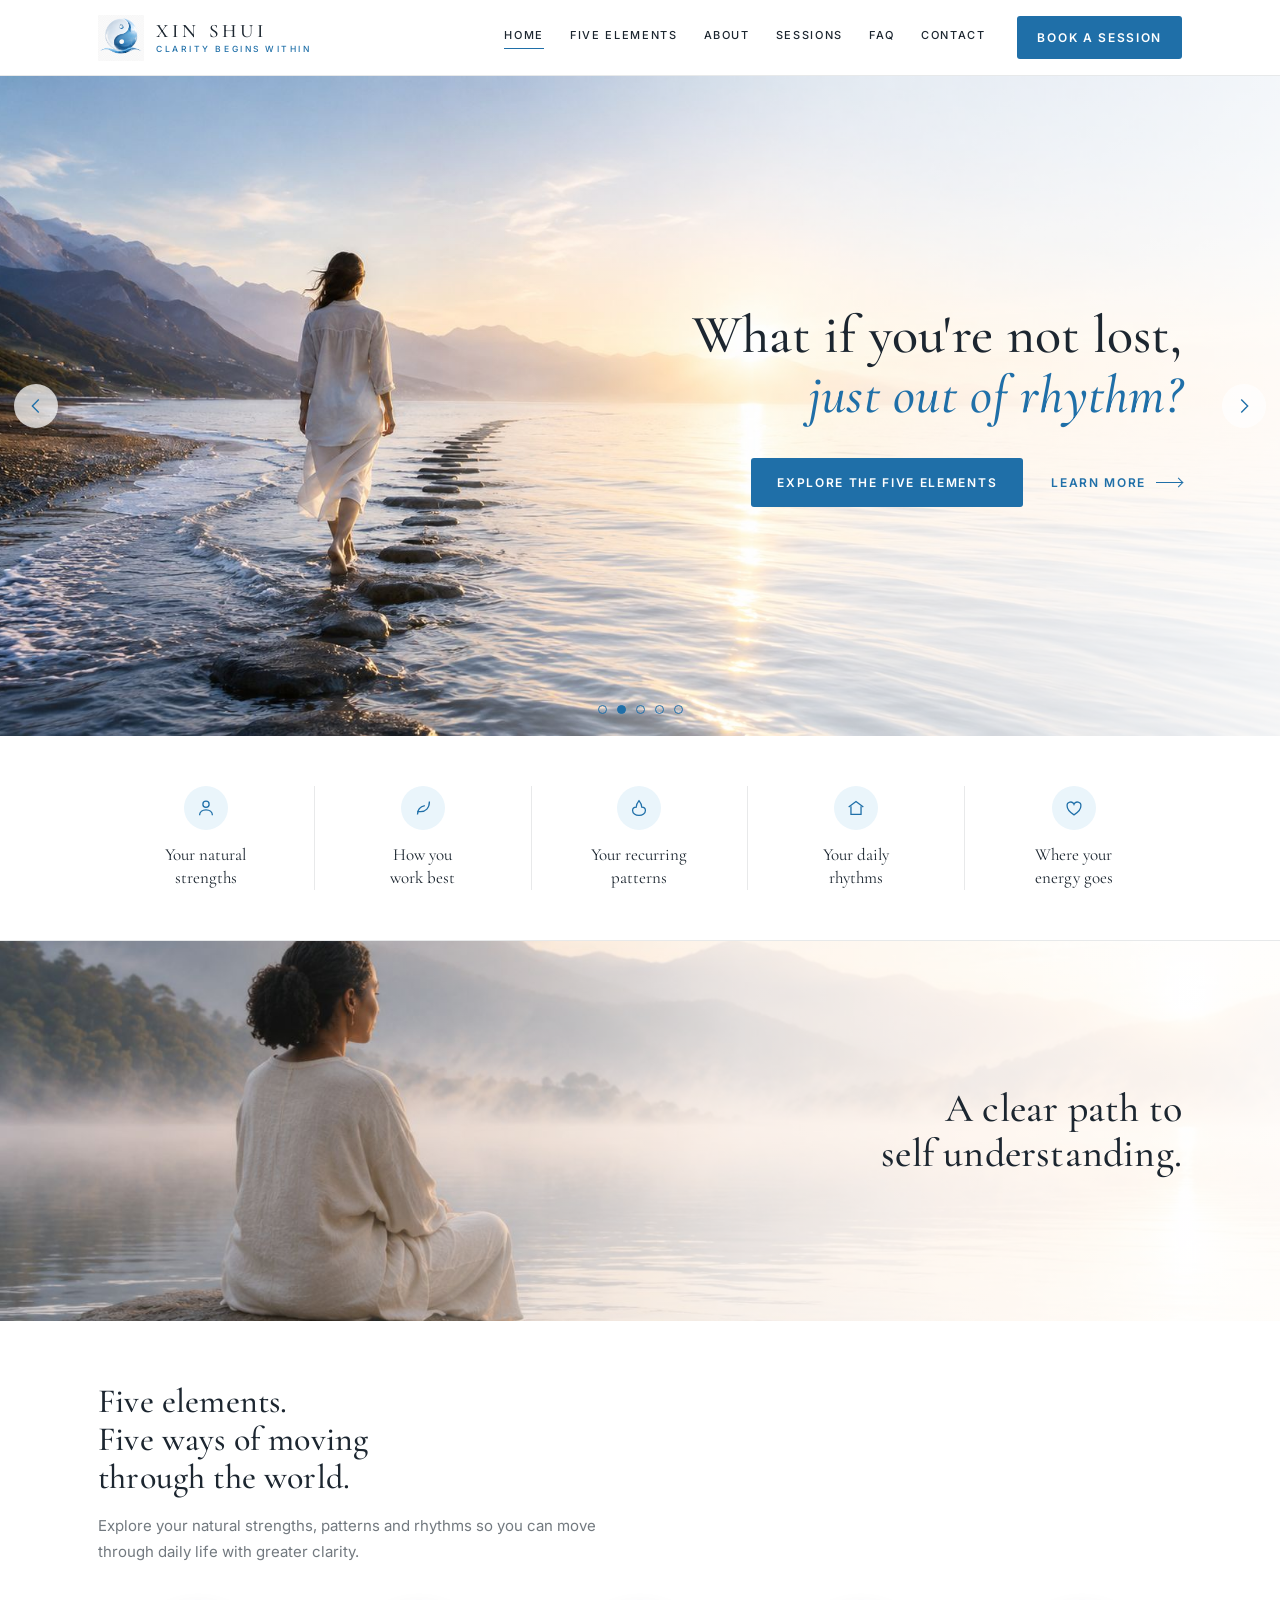
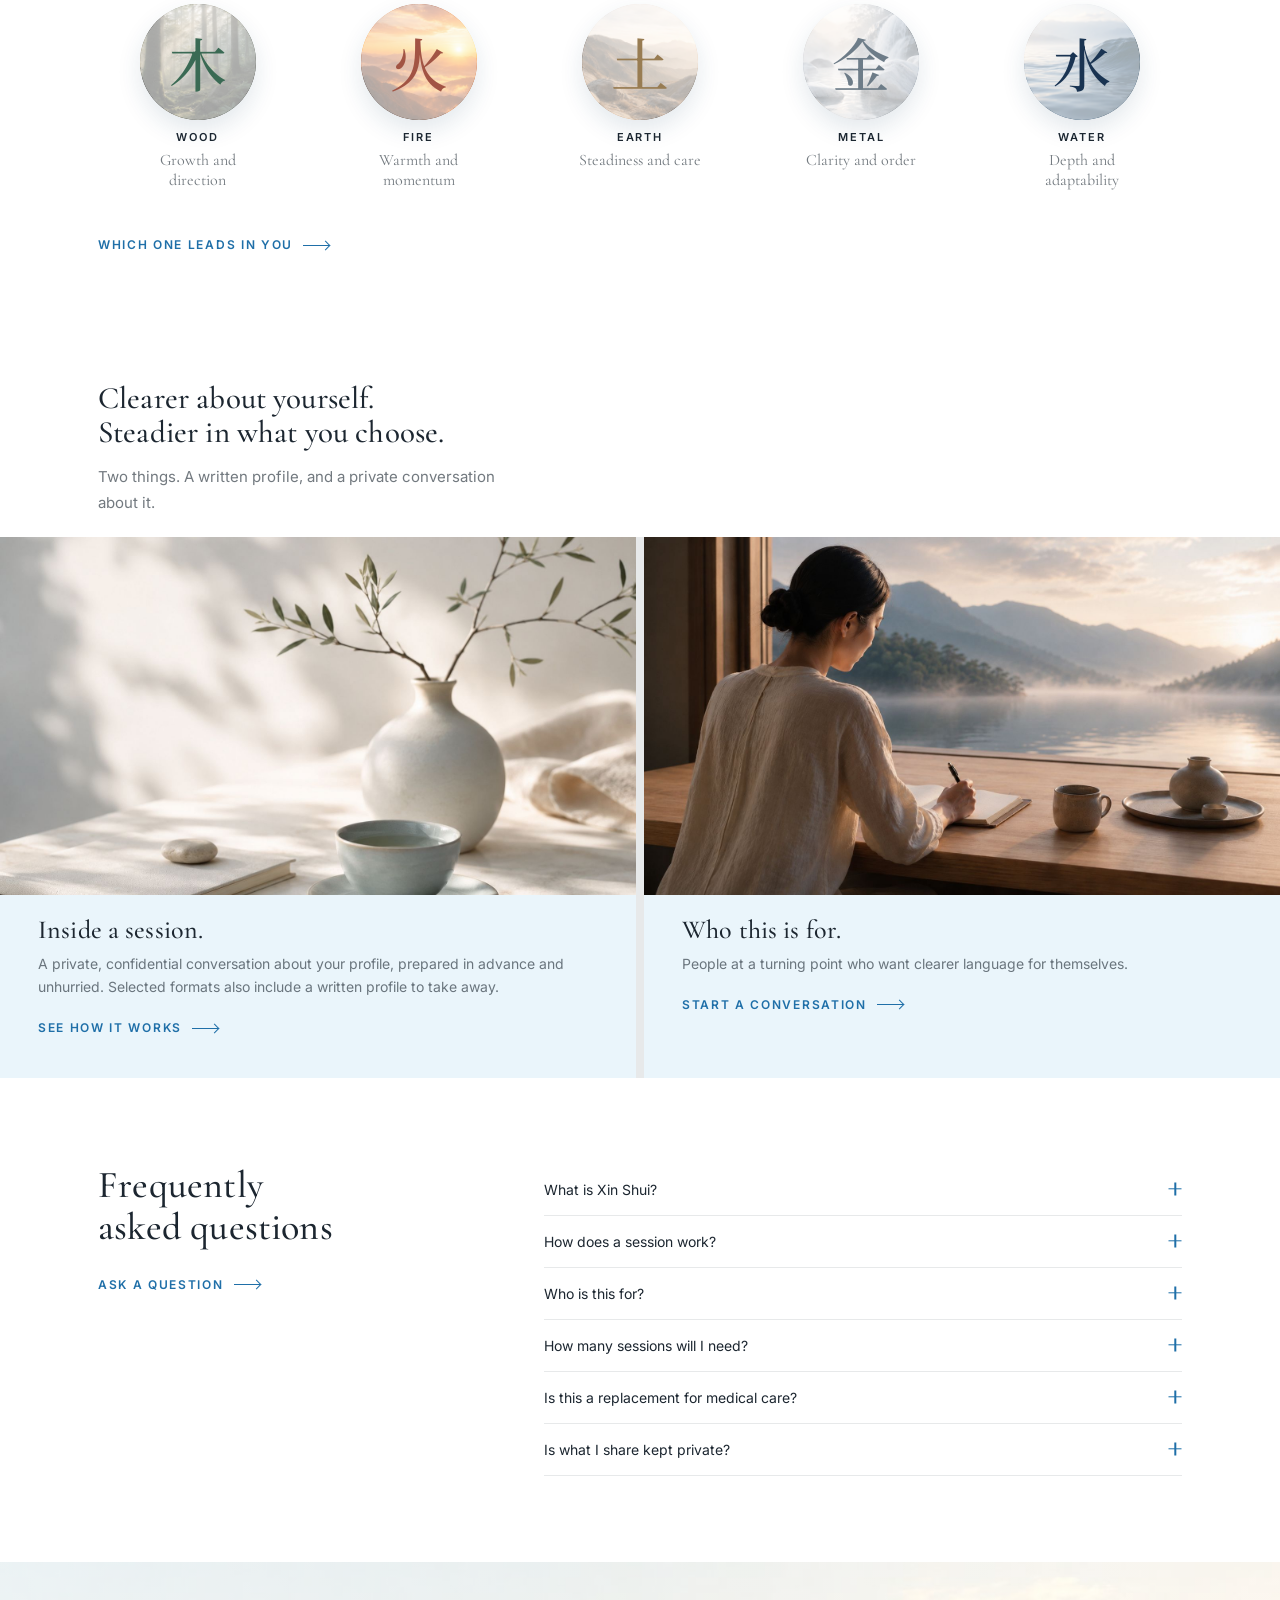
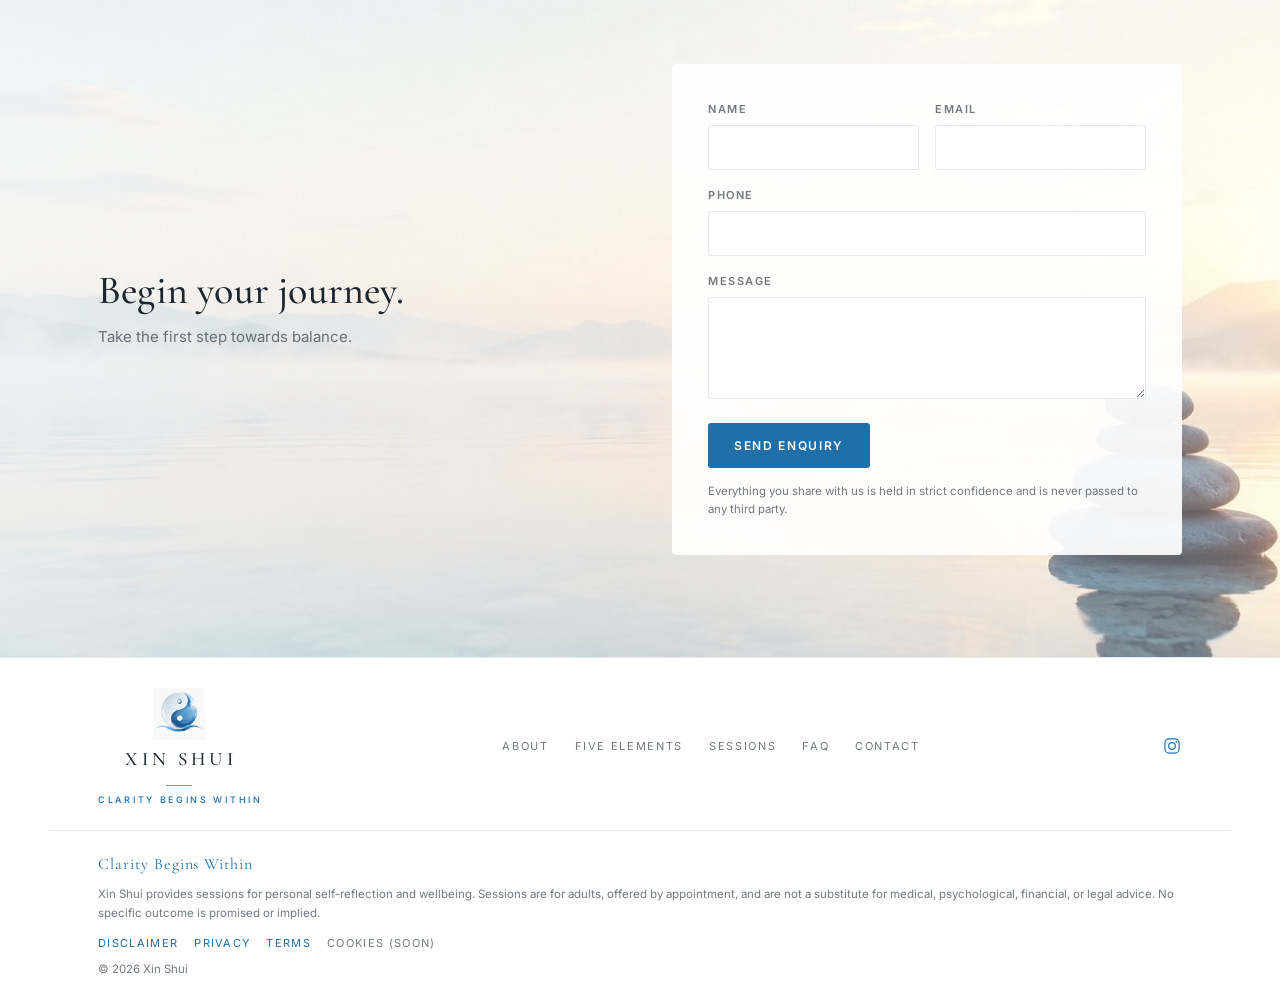
==== commit ab764d73: "Add live Terms link to footer" ====
--- a/index.html
+++ b/index.html
@@ -400,7 +400,8 @@
 <div class="foot-legal-links">
       <a href="disclaimer.html">Disclaimer</a>
       <a href="privacy.html">Privacy</a>
-      <span class="soon">Cookies &middot; Terms (soon)</span>
+      <a href="terms.html">Terms</a>
+      <span class="soon">Cookies (soon)</span>
     </div>
     <p class="copy">&copy; <span id="year">2026</span> Xin Shui</p>
   </div>
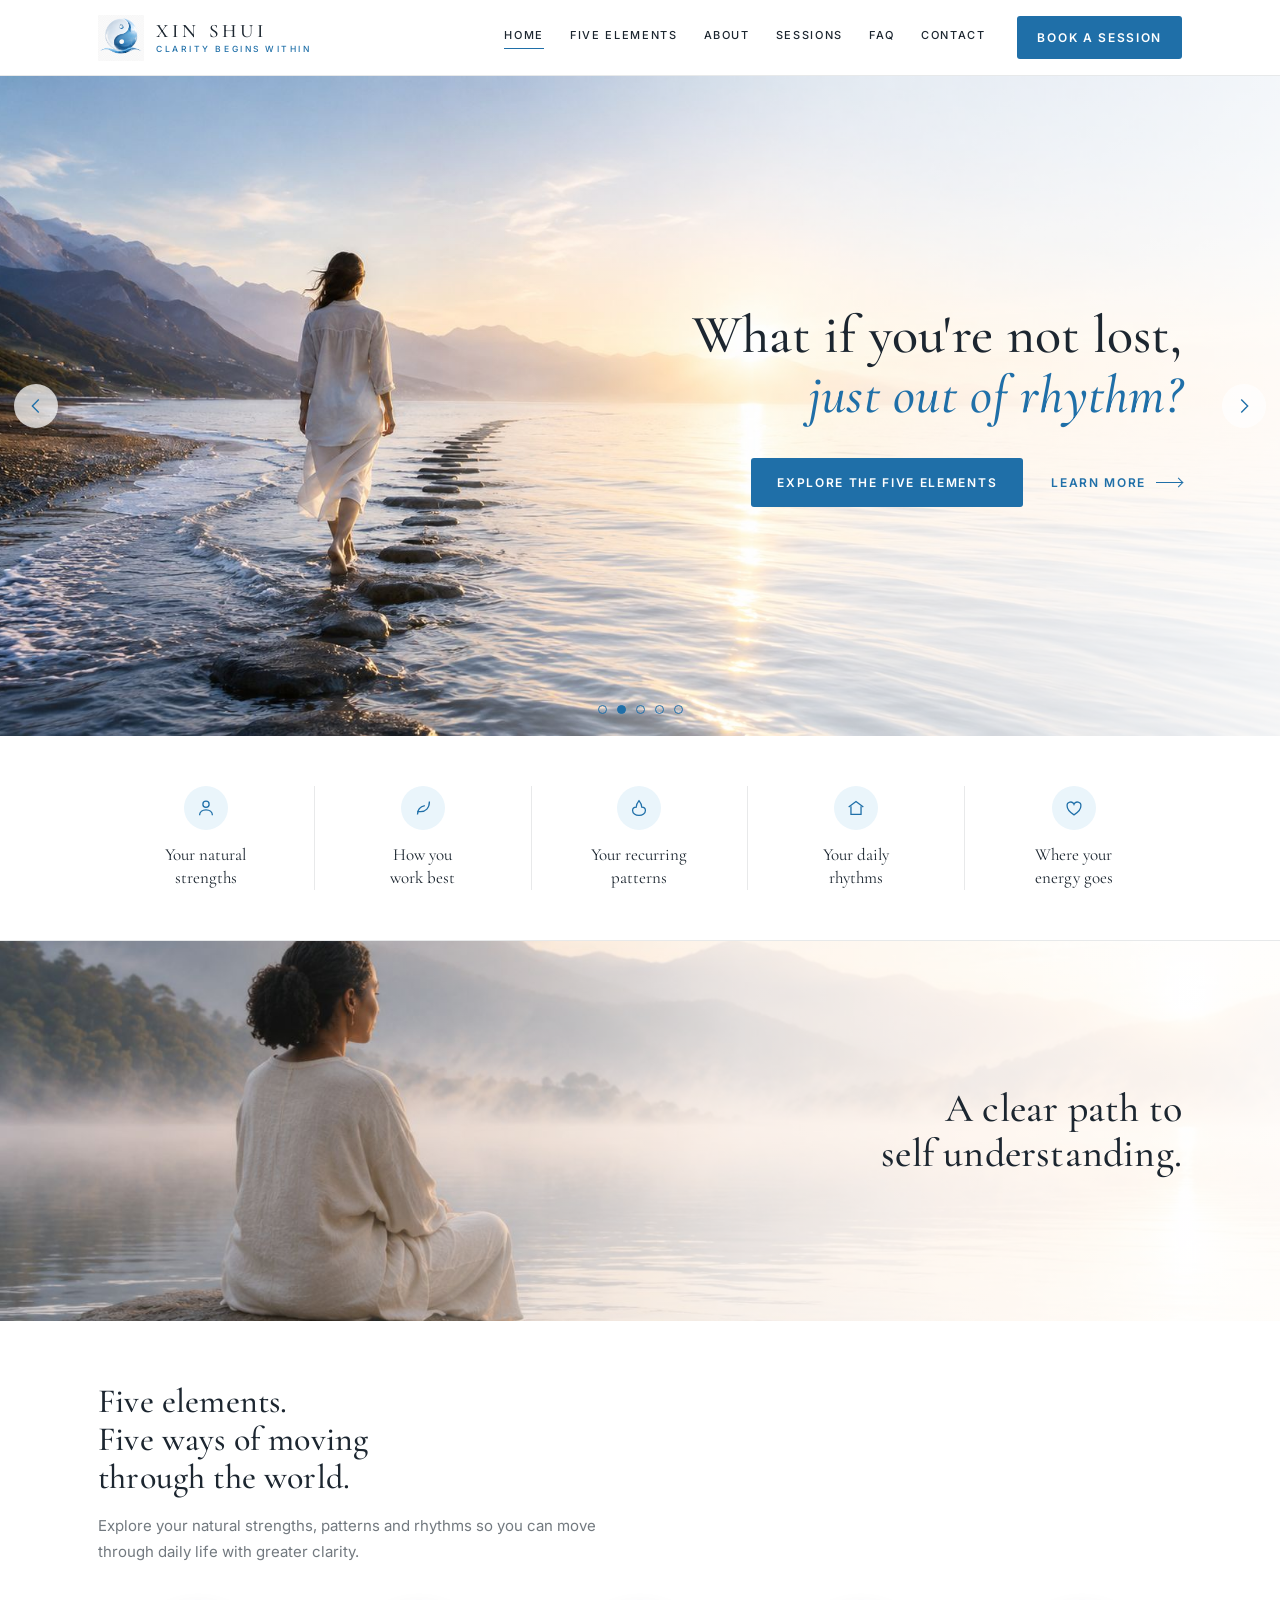
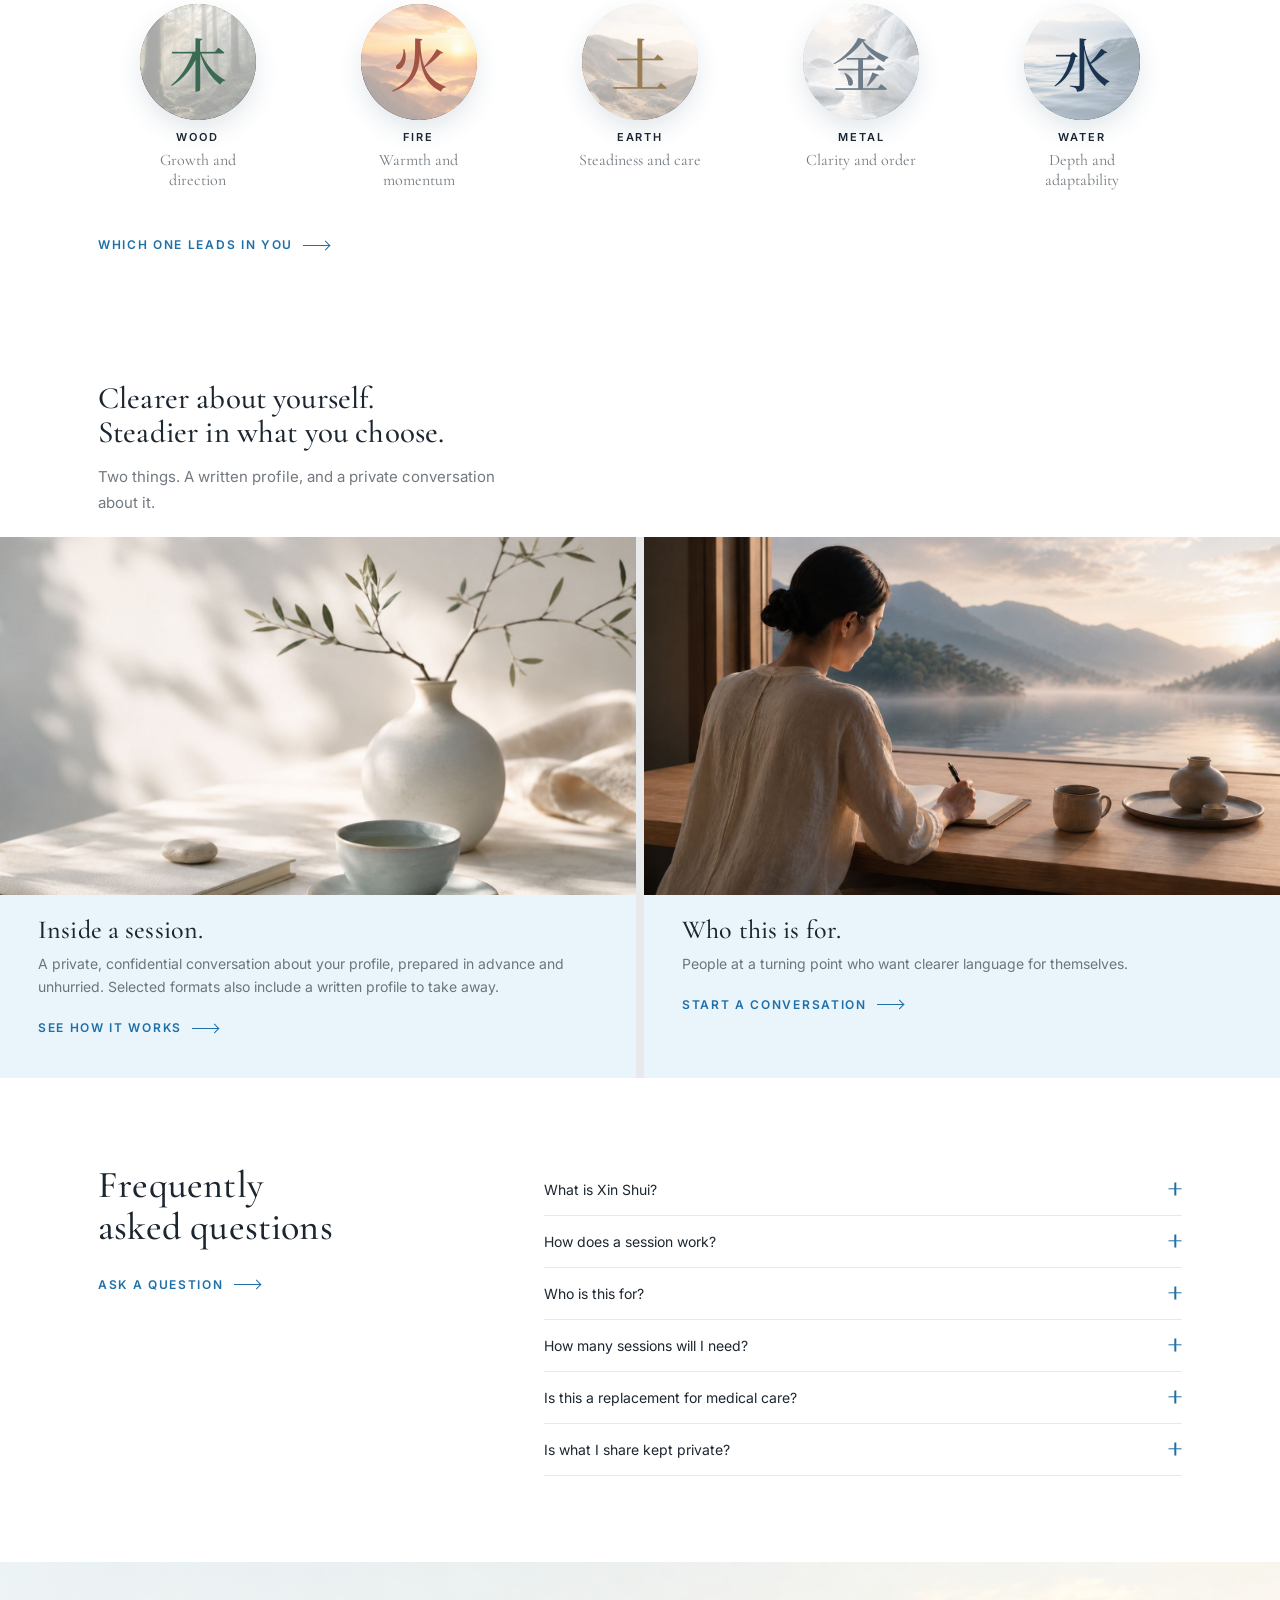
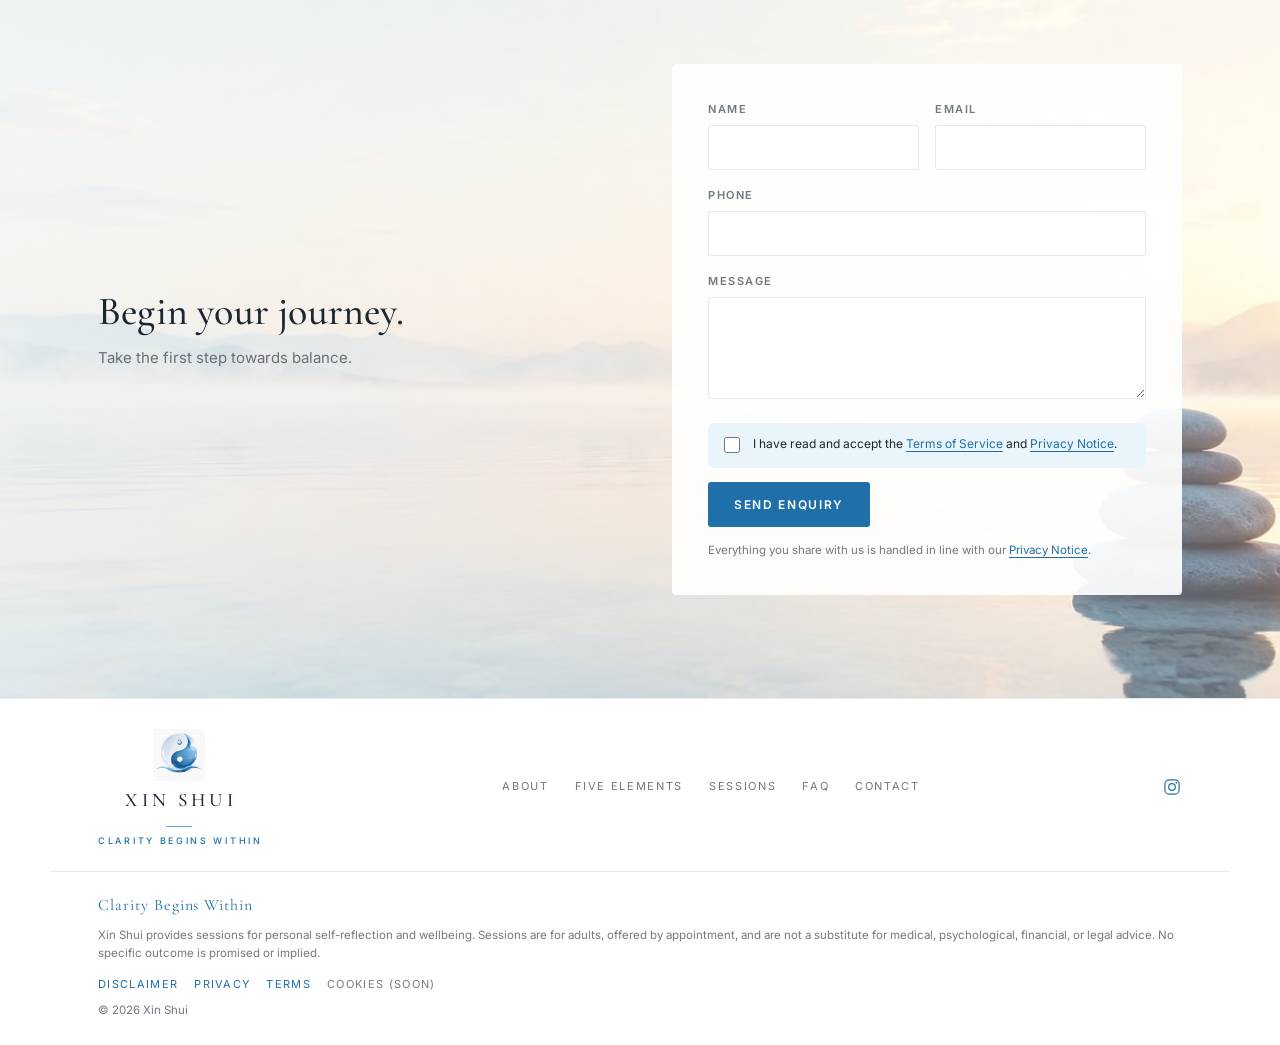
==== commit d9c232c8: "Add enquiry acceptance checkbox, reword privacy line, bump CSS to v6" ====
--- a/index.html
+++ b/index.html
@@ -11,7 +11,7 @@
 <link rel="preconnect" href="https://fonts.googleapis.com">
 <link rel="preconnect" href="https://fonts.gstatic.com" crossorigin>
 <link href="https://fonts.googleapis.com/css2?family=Cormorant+Garamond:ital,wght@0,400;0,500;0,600;1,400;1,500&family=Inter:wght@400;500;600&family=Noto+Serif+SC:wght@400;500&display=swap" rel="stylesheet">
-<link rel="stylesheet" href="css/styles.css?v=5">
+<link rel="stylesheet" href="css/styles.css?v=6">
 </head>
 <body>
 
@@ -365,8 +365,13 @@
           <textarea name="message" rows="4"></textarea>
         </label>
 
+<label class="enq-accept">
+          <input type="checkbox" name="accept" required>
+          <span class="enq-accept-text">I have read and accept the <a href="terms.html" target="_blank" rel="noopener">Terms of Service</a> and <a href="privacy.html" target="_blank" rel="noopener">Privacy Notice</a>.</span>
+        </label>
+
         <button type="submit" class="btn btn-solid">Send enquiry</button>
-        <p class="enq-note">Everything you share with us is held in strict confidence and is never passed to any third party.</p>
+        <p class="enq-note">Everything you share with us is handled in line with our <a href="privacy.html">Privacy Notice</a>.</p>
       </form>
     </div>
   </section>
--- a/css/styles.css
+++ b/css/styles.css
@@ -1263,3 +1263,65 @@
 @media (max-width:560px){
   .foot-legal-links{justify-content:center}
 }
+
+/* ==========================================================================
+   XIN SHUI - OVERRIDE BLOCK v7
+   APPEND to the very END of css/styles.css, after override block v6.
+   v7 ADDS TO v6. It does NOT replace v6. All earlier blocks must remain.
+
+   DO NOT replace css/styles.css from any file outside the repository.
+   Every copy outside the repository is missing image references and
+   overwriting the file would strip the photographs off the site.
+
+   Longhand properties only.
+
+   Contents:
+     1. Enquiry form acceptance row
+     2. Enquiry note link
+   ========================================================================== */
+
+
+/* ==========================================================================
+   1. ENQUIRY FORM ACCEPTANCE ROW
+   The required checkbox by which a visitor confirms they accept the Terms
+   and the Privacy Notice before sending an enquiry.
+   ========================================================================== */
+.enq-accept{
+  display:flex;
+  align-items:flex-start;
+  gap:10px;
+  padding:12px;
+  margin-bottom:14px;
+  background:var(--pale);
+  border-radius:6px;
+}
+.enq-accept input[type="checkbox"]{
+  flex:0 0 auto;
+  width:16px;
+  height:16px;
+  margin-top:2px;
+  accent-color:var(--deep);
+  cursor:pointer;
+}
+.enq-accept-text{
+  font-size:12px;
+  line-height:1.5;
+  color:var(--ink);
+}
+.enq-accept a{
+  color:var(--deep);
+  border-bottom:1px solid var(--deep);
+}
+.enq-accept a:hover{color:var(--ink)}
+
+
+/* ==========================================================================
+   2. ENQUIRY NOTE LINK
+   The reworded confidence line now points to the Privacy Notice, so the
+   link needs to read as a link.
+   ========================================================================== */
+.enq-note a{
+  color:var(--deep);
+  border-bottom:1px solid var(--deep);
+}
+.enq-note a:hover{color:var(--ink)}
